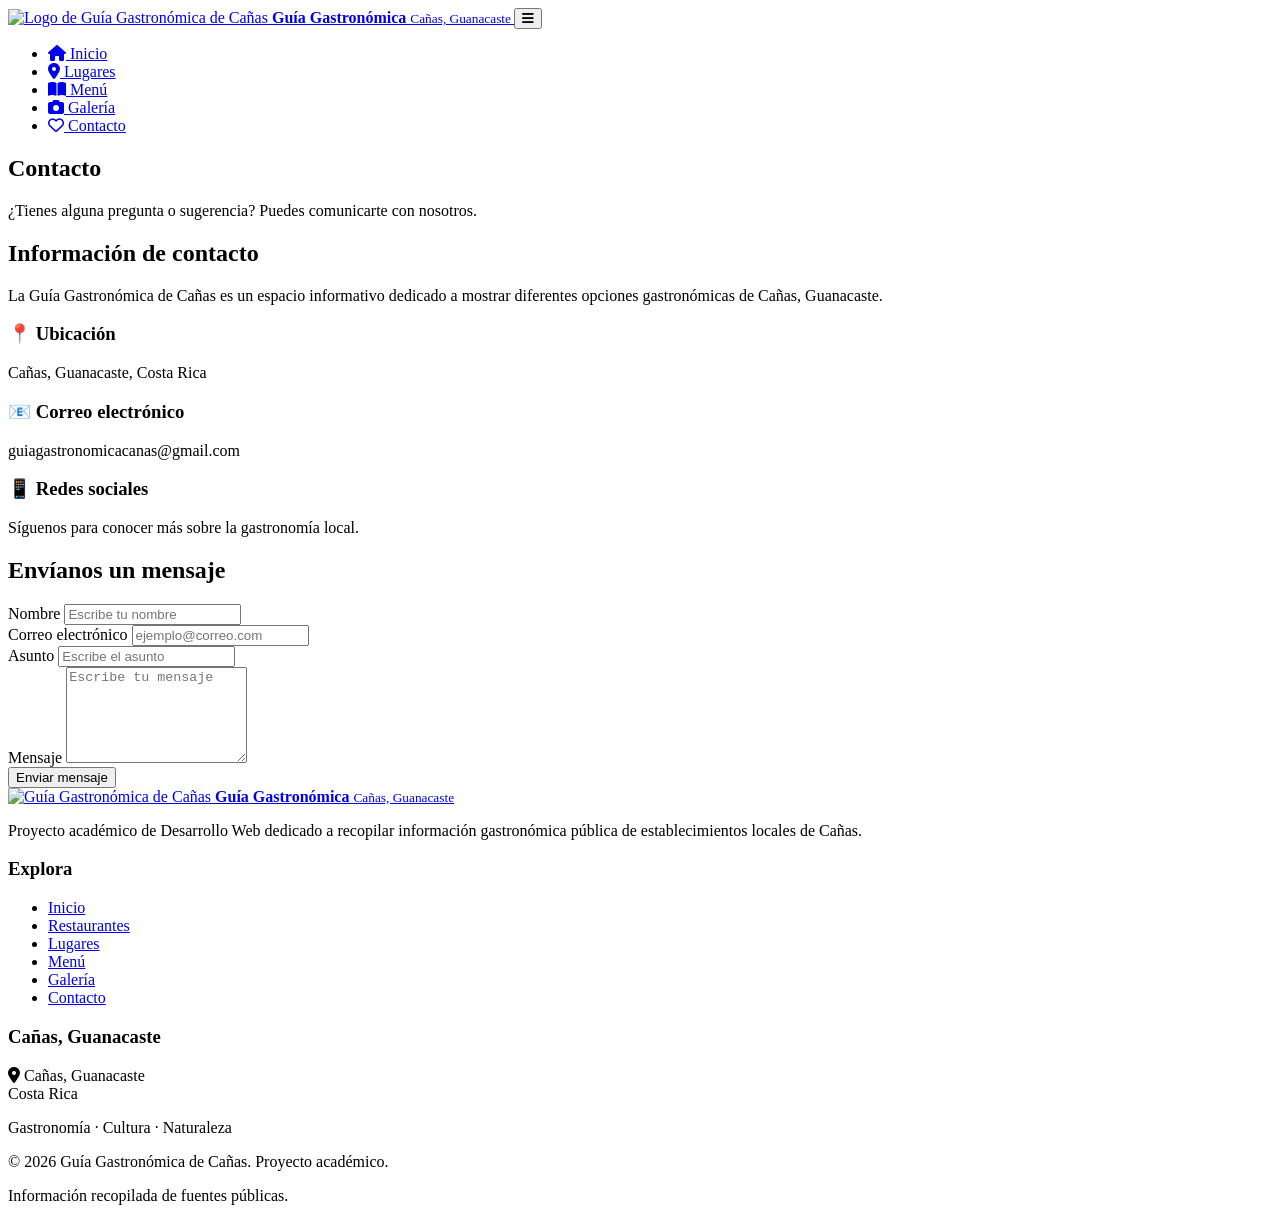
==== contacto.html @ 97cb1743 "Add files via upload" ====
<!DOCTYPE html>
<html lang="es">

<head>

    <meta charset="UTF-8">

    <meta 
        name="viewport" 
        content="width=device-width, initial-scale=1.0"
    >

    <meta 
        name="description" 
        content="Galería gastronómica de Cañas, Guanacaste. Fotografías de restaurantes, comidas y lugares locales."
    >

    <meta 
        name="author" 
        content="Guía Gastronómica de Cañas"
    >

    <title>Galería | Guía Gastronómica de Cañas</title>

    <link rel="preconnect" href="https://fonts.googleapis.com">

    <link 
        rel="preconnect" 
        href="https://fonts.gstatic.com" 
        crossorigin
    >

    <link 
        href="https://fonts.googleapis.com/css2?family=DM+Sans:wght@400;500;600;700&family=Playfair+Display:wght@600;700&display=swap" 
        rel="stylesheet"
    >

    <link rel="stylesheet" href="../css/styles.css">

</head>

<body>

    <!-- ==============================
         ENCABEZADO
    =============================== -->
<!DOCTYPE html>
<html lang="es">

<head>

    <meta charset="UTF-8">

    <meta
        name="viewport"
        content="width=device-width, initial-scale=1.0"
    >

    <meta
        name="description"
        content="Menú de restaurantes y lugares gastronómicos de Cañas, Guanacaste."
    >

    <meta
        name="author"
        content="Guía Gastronómica de Cañas"
    >

    <meta name="theme-color" content="#B65339">

    <title>
        Menú | Guía Gastronómica de Cañas
    </title>


    <!-- =====================================================
         FAVICON
         ===================================================== -->

    <link
        rel="icon"
        type="image/png"
        href="../img/favicon.png"
    >


    <!-- =====================================================
         HOJA DE ESTILOS
         ===================================================== -->

    <link
        rel="stylesheet"
        href="../css/styles.css"
    >


    <!-- =====================================================
         GOOGLE FONTS
         ===================================================== -->

    <link rel="preconnect" href="https://fonts.googleapis.com">

    <link
        rel="preconnect"
        href="https://fonts.gstatic.com"
        crossorigin
    >

    <link
        href="https://fonts.googleapis.com/css2?family=Poppins:wght@400;500;600;700&display=swap"
        rel="stylesheet"
    >


    <!-- =====================================================
         FONT AWESOME
         ===================================================== -->

    <link
        rel="stylesheet"
        href="https://cdnjs.cloudflare.com/ajax/libs/font-awesome/6.5.2/css/all.min.css"
    >

</head>


<body>


    <!-- =====================================================
         HEADER
         ===================================================== -->

    <header class="header">

        <div class="contenedor header-contenido">


            <!-- LOGO -->

            <a
                href="../html/index.html"
                class="logo"
                aria-label="Guía Gastronómica de Cañas - Inicio"
            >

                <img
                    src="../img/logo.png"
                    alt="Logo de Guía Gastronómica de Cañas"
                    class="logo-imagen"
                >

                <span class="logo-texto">

                    <strong>
                        Guía Gastronómica
                    </strong>

                    <small>
                        Cañas, Guanacaste
                    </small>

                </span>

            </a>


            <!-- MENÚ MÓVIL -->

            <button
                class="menu-toggle"
                id="menu-toggle"
                aria-label="Abrir menú de navegación"
                aria-expanded="false"
            >

                <i class="fa-solid fa-bars"></i>

            </button>


            <!-- NAVEGACIÓN -->

            <nav
                class="nav"
                id="nav"
                aria-label="Navegación principal"
            >

                <ul class="nav-lista">

                    <li>

                        <a
                            href="../html/index.html"
                            class="nav-link"
                        >

                            <i class="fa-solid fa-house"></i>

                            Inicio

                        </a>

                    </li>


                    <li>

                        <a
                            href="../html/lugares.html"
                            class="nav-link"
                        >

                            <i class="fa-solid fa-location-dot"></i>

                            Lugares

                        </a>

                    </li>


                    <li>

                        <a
                            href="../html/menu.html"
                            class="nav-link"
                        >

                            <i class="fa-solid fa-book-open"></i>

                            Menú

                        </a>

                    </li>


                    <li>

                        <a
                            href="../html/galeria.html"
                            class="nav-link"
                        >

                            <i class="fa-solid fa-camera"></i>

                            Galería

                        </a>

                    </li>


                    <li>

                        <a
                            href="../html/contacto.html"
                            class="nav-link activo"
                        >

                            <i class="fa-regular fa-heart"></i>

                            Contacto

                        </a>

                    </li>

                </ul>

            </nav>

        </div>

    </header>


    <!-- ============================= -->
    <!-- CONTENIDO PRINCIPAL -->
    <!-- ============================= -->

    <main>

        <!-- HERO -->

        <section class="hero">

            <div class="contenedor">

                <h1>Contacto</h1>

                <p>
                    ¿Tienes alguna pregunta o sugerencia?
                    Puedes comunicarte con nosotros.
                </p>

            </div>

        </section>


        <!-- INFORMACIÓN DE CONTACTO -->

        <section class="contacto">

            <div class="contenedor">

                <div class="contacto-grid">

                    <!-- INFORMACIÓN -->

                    <div class="contacto-info">

                        <h2>Información de contacto</h2>

                        <p>
                            La Guía Gastronómica de Cañas es un espacio
                            informativo dedicado a mostrar diferentes
                            opciones gastronómicas de Cañas, Guanacaste.
                        </p>

                        <div class="contacto-dato">

                            <h3>📍 Ubicación</h3>

                            <p>
                                Cañas, Guanacaste, Costa Rica
                            </p>

                        </div>

                        <div class="contacto-dato">

                            <h3>📧 Correo electrónico</h3>

                            <p>
                                guiagastronomicacanas@gmail.com
                            </p>

                        </div>

                        <div class="contacto-dato">

                            <h3>📱 Redes sociales</h3>

                            <p>
                                Síguenos para conocer más sobre
                                la gastronomía local.
                            </p>

                        </div>

                    </div>


                    <!-- FORMULARIO -->

                    <div class="contacto-formulario">

                        <h2>Envíanos un mensaje</h2>

                        <form id="formulario-contacto">

                            <div class="form-grupo">

                                <label for="nombre">
                                    Nombre
                                </label>

                                <input
                                    type="text"
                                    id="nombre"
                                    name="nombre"
                                    placeholder="Escribe tu nombre"
                                    required
                                >

                            </div>


                            <div class="form-grupo">

                                <label for="correo">
                                    Correo electrónico
                                </label>

                                <input
                                    type="email"
                                    id="correo"
                                    name="correo"
                                    placeholder="ejemplo@correo.com"
                                    required
                                >

                            </div>


                            <div class="form-grupo">

                                <label for="asunto">
                                    Asunto
                                </label>

                                <input
                                    type="text"
                                    id="asunto"
                                    name="asunto"
                                    placeholder="Escribe el asunto"
                                    required
                                >

                            </div>


                            <div class="form-grupo">

                                <label for="mensaje">
                                    Mensaje
                                </label>

                                <textarea
                                    id="mensaje"
                                    name="mensaje"
                                    rows="6"
                                    placeholder="Escribe tu mensaje"
                                    required
                                ></textarea>

                            </div>


                            <button
                                type="submit"
                                class="boton"
                            >
                                Enviar mensaje
                            </button>

                        </form>

                    </div>

                </div>

            </div>

        </section>

    </main>


    <!-- =====================================================
         FOOTER
         ===================================================== -->

    <footer class="footer">


        <div class="contenedor footer-grid">


            <!-- IDENTIDAD -->

            <div class="footer-columna">


                <a 
                    href="../html/index.html" 
                    class="logo logo-footer"
                >

                    <img 
                        src="../img/logo.png"
                        alt="Guía Gastronómica de Cañas"
                        class="logo-imagen"
                    >


                    <span class="logo-texto">

                        <strong>
                            Guía Gastronómica
                        </strong>

                        <small>
                            Cañas, Guanacaste
                        </small>

                    </span>

                </a>


                <p>

                    Proyecto académico de Desarrollo Web dedicado
                    a recopilar información gastronómica pública
                    de establecimientos locales de Cañas.

                </p>

            </div>



            <!-- ENLACES -->

            <div class="footer-columna">


                <h3>

                    Explora

                </h3>


                <ul class="footer-enlaces">


                    <li>
                        <a href="../html/index.html">
                            Inicio
                        </a>
                    </li>


                    <li>
                        <a href="../html/lugares.html">
                            Restaurantes
                        </a>
                    </li>


                    <li>
                        <a href="../html/lugares.html">
                            Lugares
                        </a>
                    </li>


                    <li>
                        <a href="../html/menu.html">
                            Menú
                        </a>
                    </li>


                    <li>
                        <a href="../html/galeria.html">
                            Galería
                        </a>
                    </li>


                    <li>
                        <a href="../html/contacto.html">
                            Contacto
                        </a>
                    </li>

                </ul>

            </div>



            <!-- UBICACIÓN -->

            <div class="footer-columna">


                <h3>

                    Cañas, Guanacaste

                </h3>


                <p class="footer-ubicacion">


                    <i class="fa-solid fa-location-dot"></i>


                    <span>

                        Cañas, Guanacaste<br>
                        Costa Rica

                    </span>

                </p>


                <p class="footer-frase">

                    Gastronomía · Cultura · Naturaleza

                </p>

            </div>

        </div>



        <!-- BARRA INFERIOR -->

        <div class="footer-bottom">


            <div class="contenedor footer-bottom-contenido">


                <p>

                    © 2026 Guía Gastronómica de Cañas.
                    Proyecto académico.

                </p>


                <p>

                    Información recopilada de fuentes públicas.

                </p>

            </div>

        </div>

    </footer>



    <!-- =====================================================
         JAVASCRIPT
         ===================================================== -->

    <script src="../js/script.js"></script>
</body>
</html>
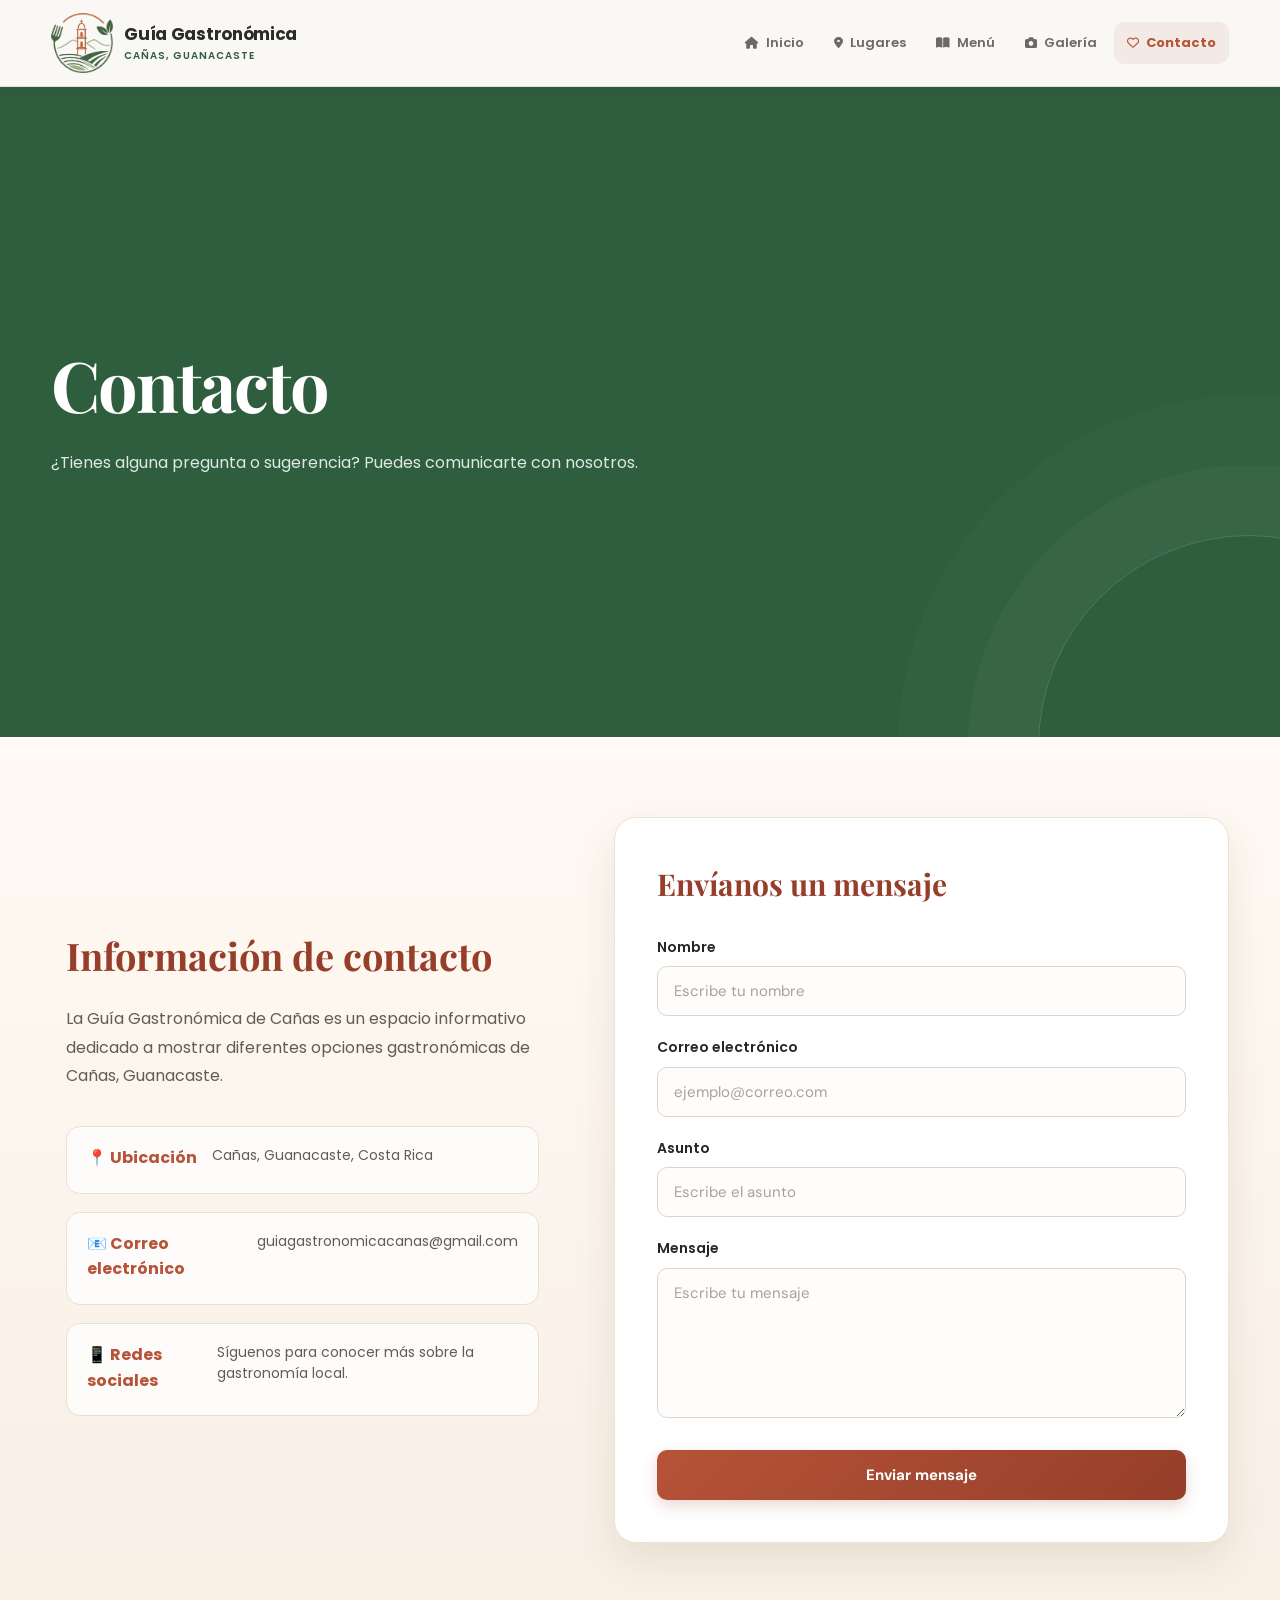
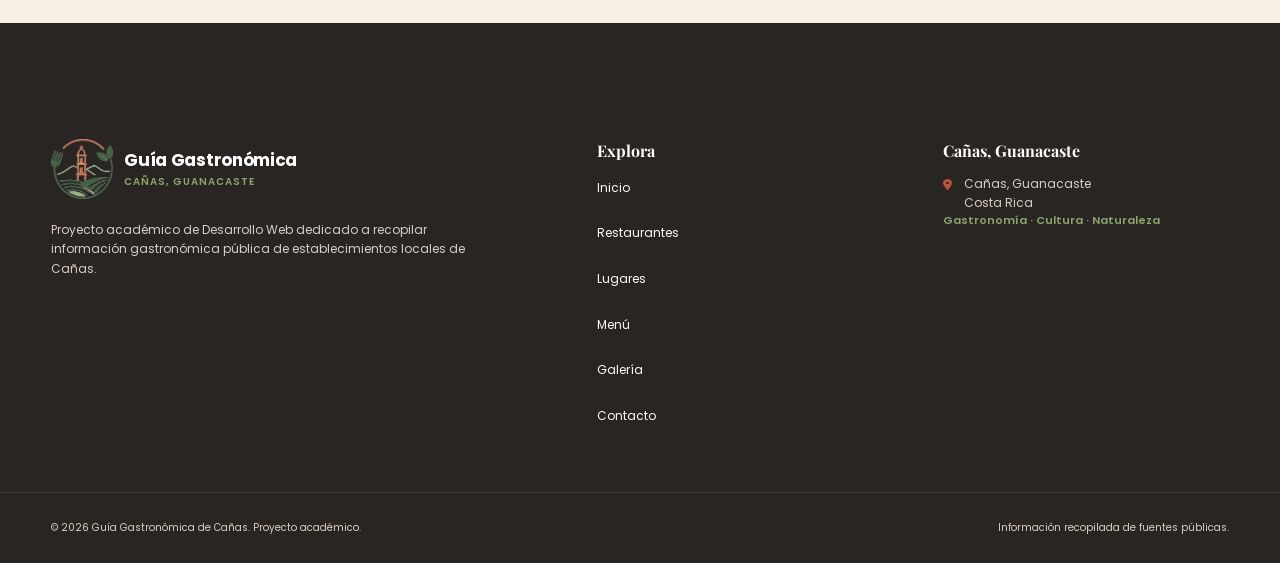
==== commit 5eb85749: "Update file paths in contacto.html" ====
--- a/contacto.html
+++ b/contacto.html
@@ -35,7 +35,7 @@
         rel="stylesheet"
     >
 
-    <link rel="stylesheet" href="../css/styles.css">
+    <link rel="stylesheet" href="styles.css">
 
 </head>
 
@@ -80,7 +80,7 @@
     <link
         rel="icon"
         type="image/png"
-        href="../img/favicon.png"
+        href="favicon.png"
     >
 
 
@@ -90,7 +90,7 @@
 
     <link
         rel="stylesheet"
-        href="../css/styles.css"
+        href="styles.css"
     >
 
 
@@ -139,13 +139,13 @@
             <!-- LOGO -->
 
             <a
-                href="../html/index.html"
+                href="index.html"
                 class="logo"
                 aria-label="Guía Gastronómica de Cañas - Inicio"
             >
 
                 <img
-                    src="../img/logo.png"
+                    src="logo.png"
                     alt="Logo de Guía Gastronómica de Cañas"
                     class="logo-imagen"
                 >
@@ -192,7 +192,7 @@
                     <li>
 
                         <a
-                            href="../html/index.html"
+                            href="index.html"
                             class="nav-link"
                         >
 
@@ -208,7 +208,7 @@
                     <li>
 
                         <a
-                            href="../html/lugares.html"
+                            href="lugares.html"
                             class="nav-link"
                         >
 
@@ -224,7 +224,7 @@
                     <li>
 
                         <a
-                            href="../html/menu.html"
+                            href="menu.html"
                             class="nav-link"
                         >
 
@@ -240,7 +240,7 @@
                     <li>
 
                         <a
-                            href="../html/galeria.html"
+                            href="galeria.html"
                             class="nav-link"
                         >
 
@@ -256,7 +256,7 @@
                     <li>
 
                         <a
-                            href="../html/contacto.html"
+                            href="contacto.html"
                             class="nav-link activo"
                         >
 
@@ -467,12 +467,12 @@
 
 
                 <a 
-                    href="../html/index.html" 
+                    href="index.html" 
                     class="logo logo-footer"
                 >
 
                     <img 
-                        src="../img/logo.png"
+                        src="logo.png"
                         alt="Guía Gastronómica de Cañas"
                         class="logo-imagen"
                     >
@@ -521,42 +521,42 @@
 
 
                     <li>
-                        <a href="../html/index.html">
+                        <a href="index.html">
                             Inicio
                         </a>
                     </li>
 
 
                     <li>
-                        <a href="../html/lugares.html">
+                        <a href="lugares.html">
                             Restaurantes
                         </a>
                     </li>
 
 
                     <li>
-                        <a href="../html/lugares.html">
+                        <a href="lugares.html">
                             Lugares
                         </a>
                     </li>
 
 
                     <li>
-                        <a href="../html/menu.html">
+                        <a href="menu.html">
                             Menú
                         </a>
                     </li>
 
 
                     <li>
-                        <a href="../html/galeria.html">
+                        <a href="galeria.html">
                             Galería
                         </a>
                     </li>
 
 
                     <li>
-                        <a href="../html/contacto.html">
+                        <a href="contacto.html">
                             Contacto
                         </a>
                     </li>
@@ -641,7 +641,7 @@
          JAVASCRIPT
          ===================================================== -->
 
-    <script src="../js/script.js"></script>
+    <script src="script.js"></script>
 </body>
 </html>
 
--- a/styles.css
+++ b/styles.css
@@ -0,0 +1,3534 @@
+/* =========================================================
+   GUÍA GASTRONÓMICA DE CAÑAS
+   SISTEMA VISUAL PRINCIPAL
+   ========================================================= */
+
+
+/* =========================================================
+   1. VARIABLES
+   ========================================================= */
+
+:root {
+
+    /* PALETA OFICIAL */
+
+    --terracota: #B65339;
+    --terracota-oscuro: #963E2A;
+
+    --verde: #2E5E3E;
+    --verde-oscuro: #244B32;
+
+    --verde-oliva: #8CA46B;
+
+    --crema: #F2E6D6;
+    --blanco: #FAF8F4;
+
+    --texto: #2B2B2B;
+    --texto-secundario: #6D6A65;
+
+    --borde: #E3D9CC;
+
+    /* SISTEMA */
+
+    --ancho: 1180px;
+
+    --radio: 18px;
+    --radio-grande: 26px;
+
+    --sombra-suave:
+        0 8px 25px rgba(43, 43, 43, 0.06);
+
+    --sombra:
+        0 12px 35px rgba(43, 43, 43, 0.10);
+
+    --sombra-fuerte:
+        0 18px 45px rgba(43, 43, 43, 0.15);
+
+    --transicion: 0.3s ease;
+
+    --fuente:
+        "Poppins",
+        sans-serif;
+
+}
+
+
+/* =========================================================
+   2. RESET GENERAL
+   ========================================================= */
+
+* {
+
+    margin: 0;
+    padding: 0;
+
+    box-sizing: border-box;
+
+}
+
+html {
+
+    scroll-behavior: smooth;
+
+}
+
+body {
+
+    font-family: var(--fuente);
+
+    background: var(--blanco);
+
+    color: var(--texto);
+
+    line-height: 1.6;
+
+    overflow-x: hidden;
+
+}
+
+img {
+
+    display: block;
+
+    width: 100%;
+
+}
+
+a {
+
+    text-decoration: none;
+
+    color: inherit;
+
+}
+
+ul {
+
+    list-style: none;
+
+}
+
+button {
+
+    font-family: inherit;
+
+}
+
+button,
+a {
+
+    -webkit-tap-highlight-color: transparent;
+
+}
+
+
+/* =========================================================
+   3. CONTENEDOR
+   ========================================================= */
+
+.contenedor {
+
+    width: 92%;
+
+    max-width: var(--ancho);
+
+    margin: 0 auto;
+
+}
+
+
+/* =========================================================
+   4. HEADER
+   ========================================================= */
+
+.header {
+
+    position: sticky;
+
+    top: 0;
+
+    z-index: 1000;
+
+    background: rgba(250, 248, 244, 0.96);
+
+    border-bottom:
+        1px solid rgba(227, 217, 204, 0.8);
+
+    box-shadow:
+        0 3px 18px rgba(43, 43, 43, 0.04);
+
+    backdrop-filter: blur(14px);
+
+    -webkit-backdrop-filter: blur(14px);
+
+}
+
+.header-contenido {
+
+    min-height: 86px;
+
+    display: flex;
+
+    align-items: center;
+
+    justify-content: space-between;
+
+    gap: 30px;
+
+}
+
+
+/* =========================================================
+   5. LOGO
+   ========================================================= */
+
+.logo {
+
+    display: flex;
+
+    align-items: center;
+
+    gap: 11px;
+
+    flex-shrink: 0;
+
+}
+
+.logo-imagen {
+
+    width: 62px;
+
+    height: 62px;
+
+    object-fit: contain;
+
+    flex-shrink: 0;
+
+}
+
+.logo-texto {
+
+    display: flex;
+
+    flex-direction: column;
+
+    line-height: 1.15;
+
+}
+
+.logo-texto strong {
+
+    font-size: 17px;
+
+    font-weight: 700;
+
+    letter-spacing: -0.3px;
+
+    color: var(--texto);
+
+}
+
+.logo-texto small {
+
+    margin-top: 5px;
+
+    color: var(--verde);
+
+    font-size: 10px;
+
+    font-weight: 600;
+
+    letter-spacing: 1px;
+
+    text-transform: uppercase;
+
+}
+
+
+/* =========================================================
+   6. NAVEGACIÓN
+   ========================================================= */
+
+.nav-lista {
+
+    display: flex;
+
+    align-items: center;
+
+    gap: 4px;
+
+}
+
+.nav-link {
+
+    position: relative;
+
+    display: flex;
+
+    align-items: center;
+
+    gap: 7px;
+
+    padding: 11px 13px;
+
+    border-radius: 10px;
+
+    color: var(--texto-secundario);
+
+    font-size: 13px;
+
+    font-weight: 600;
+
+    transition:
+        color var(--transicion),
+        background var(--transicion);
+
+}
+
+.nav-link i {
+
+    font-size: 12px;
+
+    transition:
+        color var(--transicion);
+
+}
+
+.nav-link:hover {
+
+    color: var(--terracota);
+
+    background: rgba(182, 83, 57, 0.06);
+
+}
+
+.nav-link.activo {
+
+    color: var(--terracota);
+
+    background: rgba(182, 83, 57, 0.08);
+
+}
+
+.nav-link.activo i {
+
+    color: var(--terracota);
+
+}
+
+
+/* =========================================================
+   7. MENÚ MÓVIL
+   ========================================================= */
+
+.menu-toggle {
+
+    display: none;
+
+    width: 44px;
+
+    height: 44px;
+
+    align-items: center;
+
+    justify-content: center;
+
+    border:
+        1px solid var(--borde);
+
+    border-radius: 12px;
+
+    background: var(--blanco);
+
+    color: var(--verde);
+
+    font-size: 18px;
+
+    cursor: pointer;
+
+    transition:
+        background var(--transicion),
+        color var(--transicion),
+        border-color var(--transicion);
+
+}
+
+.menu-toggle:hover {
+
+    background: var(--verde);
+
+    color: var(--blanco);
+
+    border-color: var(--verde);
+
+}
+
+
+/* =========================================================
+   8. HERO
+   ========================================================= */
+
+.hero {
+
+    position: relative;
+
+    min-height: 650px;
+
+    display: flex;
+
+    align-items: center;
+
+    overflow: hidden;
+
+    background:
+        var(--verde);
+
+}
+
+
+/* Imagen */
+
+.hero-fondo {
+    position: absolute;
+    inset: 0;
+
+    background:
+        linear-gradient(
+            90deg,
+            rgba(30, 57, 39, 0.93) 0%,
+            rgba(30, 57, 39, 0.78) 42%,
+            rgba(30, 57, 39, 0.35) 75%,
+            rgba(30, 57, 39, 0.12) 100%
+        ),
+
+        url("IMG/Banner1.jpeg")
+        center / cover no-repeat;
+
+    transform: scale(1.02);
+}
+
+/* Textura visual */
+
+.hero::after {
+
+    content: "";
+
+    position: absolute;
+
+    width: 420px;
+
+    height: 420px;
+
+    right: -180px;
+
+    bottom: -220px;
+
+    border:
+        1px solid rgba(255, 255, 255, 0.16);
+
+    border-radius: 50%;
+
+    box-shadow:
+
+        0 0 0 70px rgba(255, 255, 255, 0.025),
+
+        0 0 0 140px rgba(255, 255, 255, 0.018);
+
+}
+
+
+/* Contenido */
+
+.hero-contenido {
+
+    position: relative;
+
+    z-index: 2;
+
+}
+
+.hero-texto {
+
+    max-width: 680px;
+
+    padding: 90px 0;
+
+}
+
+
+/* =========================================================
+   9. ETIQUETA DEL HERO
+   ========================================================= */
+
+.hero-etiqueta {
+
+    display: inline-flex;
+
+    align-items: center;
+
+    gap: 8px;
+
+    margin-bottom: 24px;
+
+    padding: 8px 14px;
+
+    border:
+        1px solid rgba(255, 255, 255, 0.25);
+
+    border-radius: 50px;
+
+    background:
+        rgba(255, 255, 255, 0.08);
+
+    color: #F2E6D6;
+
+    font-size: 12px;
+
+    font-weight: 600;
+
+    backdrop-filter: blur(8px);
+
+}
+
+.hero-etiqueta i {
+
+    color: #FFFFFF;
+
+}
+
+
+/* =========================================================
+   10. TÍTULO DEL HERO
+   ========================================================= */
+
+.hero h1 {
+
+    color: #FFFFFF;
+
+    font-size:
+        clamp(42px, 6vw, 70px);
+
+    font-weight: 700;
+
+    line-height: 1.08;
+
+    letter-spacing: -2px;
+
+}
+
+.hero h1 span {
+
+    display: block;
+
+    color: #D7E0C9;
+
+}
+
+
+/* =========================================================
+   11. TEXTO DEL HERO
+   ========================================================= */
+
+.hero p {
+
+    max-width: 600px;
+
+    margin-top: 25px;
+
+    color:
+        rgba(255, 255, 255, 0.86);
+
+    font-size: 16px;
+
+    line-height: 1.85;
+
+}
+
+
+/* =========================================================
+   12. BOTONES
+   ========================================================= */
+
+.hero-botones {
+
+    display: flex;
+
+    flex-wrap: wrap;
+
+    gap: 12px;
+
+    margin-top: 34px;
+
+}
+
+.btn {
+
+    min-height: 48px;
+
+    display: inline-flex;
+
+    align-items: center;
+
+    justify-content: center;
+
+    gap: 9px;
+
+    padding: 12px 23px;
+
+    border-radius: 50px;
+
+    font-size: 13px;
+
+    font-weight: 700;
+
+    cursor: pointer;
+
+    transition:
+        transform var(--transicion),
+        background var(--transicion),
+        color var(--transicion),
+        box-shadow var(--transicion),
+        border-color var(--transicion);
+
+}
+
+.btn:hover {
+
+    transform: translateY(-2px);
+
+}
+
+
+/* Botón principal */
+
+.btn-principal {
+
+    background: var(--terracota);
+
+    color: #FFFFFF;
+
+    box-shadow:
+        0 9px 24px rgba(182, 83, 57, 0.30);
+
+}
+
+.btn-principal:hover {
+
+    background:
+        var(--terracota-oscuro);
+
+    box-shadow:
+        0 12px 28px rgba(182, 83, 57, 0.36);
+
+}
+
+
+/* Botón secundario */
+
+.btn-secundario {
+
+    border:
+        1px solid rgba(255, 255, 255, 0.48);
+
+    background:
+        rgba(255, 255, 255, 0.08);
+
+    color: #FFFFFF;
+
+    backdrop-filter: blur(7px);
+
+}
+
+.btn-secundario:hover {
+
+    background:
+        rgba(255, 255, 255, 0.18);
+
+    border-color:
+        rgba(255, 255, 255, 0.75);
+
+}
+
+
+/* =========================================================
+   13. SECCIONES
+   ========================================================= */
+
+.seccion {
+
+    padding: 90px 0;
+
+}
+
+.seccion-encabezado {
+
+    display: flex;
+
+    align-items: flex-end;
+
+    justify-content: space-between;
+
+    gap: 30px;
+
+    margin-bottom: 45px;
+
+}
+
+.seccion-encabezado.centrado {
+
+    display: block;
+
+    text-align: center;
+
+}
+
+.etiqueta-seccion {
+
+    display: inline-block;
+
+    margin-bottom: 9px;
+
+    color: var(--terracota);
+
+    font-size: 11px;
+
+    font-weight: 700;
+
+    letter-spacing: 1.6px;
+
+    text-transform: uppercase;
+
+}
+
+.seccion h2 {
+
+    color: var(--texto);
+
+    font-size:
+        clamp(30px, 4vw, 44px);
+
+    font-weight: 700;
+
+    line-height: 1.15;
+
+    letter-spacing: -1px;
+
+}
+
+.seccion-subtitulo {
+
+    max-width: 650px;
+
+    margin: 15px auto 0;
+
+    color: var(--texto-secundario);
+
+    font-size: 14px;
+
+    line-height: 1.8;
+
+}
+
+
+/* =========================================================
+   14. INTRODUCCIÓN
+   ========================================================= */
+
+.introduccion {
+
+    position: relative;
+
+    background: var(--blanco);
+
+}
+
+.introduccion-grid {
+
+    display: grid;
+
+    grid-template-columns:
+        1fr 1fr;
+
+    align-items: center;
+
+    gap: 65px;
+
+}
+
+
+/* Imagen */
+
+.introduccion-imagen {
+
+    position: relative;
+
+    overflow: hidden;
+
+    border-radius: var(--radio-grande);
+
+    background: var(--crema);
+
+    box-shadow: var(--sombra);
+
+}
+
+.introduccion-imagen img {
+
+    height: 460px;
+
+    object-fit: cover;
+
+    transition:
+        transform 0.6s ease;
+
+}
+
+.introduccion-imagen:hover img {
+
+    transform: scale(1.04);
+
+}
+
+
+/* Etiqueta sobre imagen */
+
+.imagen-decoracion {
+
+    position: absolute;
+
+    left: 20px;
+
+    bottom: 20px;
+
+    padding: 8px 14px;
+
+    border-radius: 50px;
+
+    background:
+        rgba(250, 248, 244, 0.94);
+
+    color: var(--verde);
+
+    font-size: 11px;
+
+    font-weight: 700;
+
+    box-shadow:
+        0 5px 18px rgba(0, 0, 0, 0.12);
+
+}
+
+
+/* Texto */
+
+.introduccion-texto {
+
+    max-width: 540px;
+
+}
+
+.introduccion-texto p {
+
+    margin-bottom: 18px;
+
+    color: var(--texto-secundario);
+
+    font-size: 14px;
+
+    line-height: 1.9;
+
+}
+
+
+/* =========================================================
+   15. ENLACE CON FLECHA
+   ========================================================= */
+
+.enlace-flecha {
+
+    display: inline-flex;
+
+    align-items: center;
+
+    gap: 9px;
+
+    margin-top: 10px;
+
+    color: var(--terracota);
+
+    font-size: 13px;
+
+    font-weight: 700;
+
+    transition:
+        gap var(--transicion),
+        color var(--transicion);
+
+}
+
+.enlace-flecha:hover {
+
+    gap: 14px;
+
+    color:
+        var(--terracota-oscuro);
+
+}
+
+
+/* =========================================================
+   16. RESTAURANTES DESTACADOS
+   ========================================================= */
+
+.destacados {
+
+    background: var(--crema);
+
+}
+
+
+/* =========================================================
+   17. VER TODOS
+   ========================================================= */
+
+.ver-todos {
+
+    display: inline-flex;
+
+    align-items: center;
+
+    gap: 8px;
+
+    color: var(--verde);
+
+    font-size: 13px;
+
+    font-weight: 700;
+
+    white-space: nowrap;
+
+    transition:
+        gap var(--transicion),
+        color var(--transicion);
+
+}
+
+.ver-todos:hover {
+
+    gap: 13px;
+
+    color:
+        var(--terracota);
+
+}
+
+
+/* =========================================================
+   18. GRID DE RESTAURANTES
+   ========================================================= */
+
+.restaurantes-grid {
+
+    display: grid;
+
+    grid-template-columns:
+        repeat(3, 1fr);
+
+    gap: 24px;
+
+}
+
+
+/* =========================================================
+   19. TARJETAS
+   ========================================================= */
+
+.restaurante-card {
+
+    position: relative;
+
+    overflow: hidden;
+
+    display: flex;
+
+    flex-direction: column;
+
+    background:
+        var(--blanco);
+
+    border:
+        1px solid var(--borde);
+
+    border-radius:
+        var(--radio);
+
+    box-shadow:
+        var(--sombra-suave);
+
+    transition:
+        transform var(--transicion),
+        box-shadow var(--transicion);
+
+}
+
+.restaurante-card:hover {
+
+    transform:
+        translateY(-7px);
+
+    box-shadow:
+        var(--sombra);
+
+}
+
+
+/* =========================================================
+   20. IMAGEN DE LAS TARJETAS
+   ========================================================= */
+
+.card-imagen {
+
+    position: relative;
+
+    height: 225px;
+
+    overflow: hidden;
+
+    background:
+        var(--crema);
+
+}
+
+.card-imagen img {
+
+    width: 100%;
+
+    height: 100%;
+
+    object-fit: cover;
+
+    transition:
+        transform 0.6s ease;
+
+}
+
+.restaurante-card:hover
+.card-imagen img {
+
+    transform:
+        scale(1.06);
+
+}
+
+
+/* =========================================================
+   21. ETIQUETA DE TARJETA
+   ========================================================= */
+
+.card-etiqueta {
+
+    position: absolute;
+
+    top: 14px;
+
+    left: 14px;
+
+    padding:
+        6px 12px;
+
+    border-radius:
+        50px;
+
+    background:
+        var(--terracota);
+
+    color:
+        #FFFFFF;
+
+    font-size:
+        10px;
+
+    font-weight:
+        700;
+
+    letter-spacing:
+        0.4px;
+
+    text-transform:
+        uppercase;
+
+    box-shadow:
+        0 4px 12px rgba(0, 0, 0, 0.12);
+
+}
+
+
+
+
+
+
+
+/* =========================================================
+   23. CONTENIDO DE TARJETAS
+   ========================================================= */
+
+.card-contenido {
+
+    flex: 1;
+
+    display: flex;
+
+    flex-direction: column;
+
+    padding: 23px;
+
+}
+
+
+/* Tipo */
+
+.card-tipo {
+
+    margin-bottom: 5px;
+
+    color:
+        var(--terracota);
+
+    font-size:
+        10px;
+
+    font-weight:
+        700;
+
+    letter-spacing:
+        1.2px;
+
+}
+
+
+/* Título */
+
+.card-contenido h3 {
+
+    margin-bottom: 9px;
+
+    color:
+        var(--texto);
+
+    font-size:
+        20px;
+
+    font-weight:
+        700;
+
+    line-height:
+        1.35;
+
+}
+
+
+/* Descripción */
+
+.card-descripcion {
+
+    color:
+        var(--texto-secundario);
+
+    font-size:
+        12px;
+
+    line-height:
+        1.75;
+
+}
+
+
+/* =========================================================
+   24. DATOS DE TARJETA
+   ========================================================= */
+
+.card-datos {
+
+    display: flex;
+
+    flex-direction: column;
+
+    gap: 8px;
+
+    margin-top: 18px;
+
+    padding-top: 15px;
+
+    border-top:
+        1px solid var(--borde);
+
+}
+
+.card-datos span {
+
+    display: flex;
+
+    align-items: center;
+
+    gap: 8px;
+
+    color:
+        var(--texto-secundario);
+
+    font-size:
+        11px;
+
+}
+
+.card-datos i {
+
+    width: 16px;
+
+    color:
+        var(--verde);
+
+    text-align:
+        center;
+
+}
+
+
+/* =========================================================
+   25. BOTÓN DE TARJETA
+   ========================================================= */
+
+.card-boton {
+
+    display: flex;
+
+    align-items: center;
+
+    justify-content: space-between;
+
+    gap: 10px;
+
+    margin-top: auto;
+
+    padding-top: 20px;
+
+    color:
+        var(--terracota);
+
+    font-size:
+        12px;
+
+    font-weight:
+        700;
+
+    transition:
+        gap var(--transicion),
+        color var(--transicion);
+
+}
+
+.card-boton:hover {
+
+    gap: 15px;
+
+    color:
+        var(--terracota-oscuro);
+
+}
+
+
+/* =========================================================
+   26. CATEGORÍAS
+   ========================================================= */
+
+.categorias {
+
+    background:
+        var(--blanco);
+
+}
+
+
+/* Grid */
+
+.categorias-grid {
+
+    display: grid;
+
+    grid-template-columns:
+        repeat(4, 1fr);
+
+    gap: 18px;
+
+}
+
+
+/* Tarjeta */
+
+.categoria-card {
+
+    min-height: 145px;
+
+    display: flex;
+
+    flex-direction: column;
+
+    align-items: center;
+
+    justify-content: center;
+
+    gap: 14px;
+
+    padding: 25px;
+
+    border:
+        1px solid var(--borde);
+
+    border-radius:
+        var(--radio);
+
+    background:
+        var(--blanco);
+
+    color:
+        var(--verde);
+
+    box-shadow:
+        var(--sombra-suave);
+
+    transition:
+        transform var(--transicion),
+        background var(--transicion),
+        color var(--transicion),
+        border-color var(--transicion),
+        box-shadow var(--transicion);
+
+}
+
+.categoria-card i {
+
+    width: 52px;
+
+    height: 52px;
+
+    display: flex;
+
+    align-items: center;
+
+    justify-content: center;
+
+    border-radius: 50%;
+
+    background:
+        rgba(46, 94, 62, 0.09);
+
+    color:
+        var(--verde);
+
+    font-size:
+        20px;
+
+    transition:
+        background var(--transicion),
+        color var(--transicion);
+
+}
+
+.categoria-card span {
+
+    font-size:
+        12px;
+
+    font-weight:
+        700;
+
+}
+
+.categoria-card:hover {
+
+    transform:
+        translateY(-5px);
+
+    border-color:
+        var(--verde-oliva);
+
+    background:
+        var(--verde);
+
+    color:
+        #FFFFFF;
+
+    box-shadow:
+        var(--sombra);
+
+}
+
+.categoria-card:hover i {
+
+    background:
+        rgba(255, 255, 255, 0.15);
+
+    color:
+        #FFFFFF;
+
+}
+
+
+/* =========================================================
+   27. LLAMADO A LA ACCIÓN
+   ========================================================= */
+
+.llamada-accion {
+
+    position: relative;
+
+    overflow: hidden;
+
+    background:
+        var(--terracota);
+
+    color:
+        #FFFFFF;
+
+}
+
+
+/* Decoración circular */
+
+.llamada-accion::before {
+
+    content: "";
+
+    position: absolute;
+
+    width: 430px;
+
+    height: 430px;
+
+    right: -180px;
+
+    top: -240px;
+
+    border:
+        1px solid rgba(255, 255, 255, 0.16);
+
+    border-radius: 50%;
+
+    box-shadow:
+
+        0 0 0 65px rgba(255, 255, 255, 0.025),
+
+        0 0 0 130px rgba(255, 255, 255, 0.02);
+
+}
+
+
+/* Segunda decoración */
+
+.llamada-accion::after {
+
+    content: "";
+
+    position: absolute;
+
+    width: 220px;
+
+    height: 220px;
+
+    left: -130px;
+
+    bottom: -150px;
+
+    border:
+        1px solid rgba(255, 255, 255, 0.12);
+
+    border-radius: 50%;
+
+}
+
+
+/* Contenido */
+
+.llamada-contenido {
+
+    position: relative;
+
+    z-index: 2;
+
+    min-height:
+        320px;
+
+    display: flex;
+
+    align-items: center;
+
+    justify-content: space-between;
+
+    gap: 50px;
+
+}
+
+.llamada-contenido .etiqueta-seccion {
+
+    color:
+        var(--crema);
+
+}
+
+.llamada-contenido h2 {
+
+    max-width:
+        680px;
+
+    color:
+        #FFFFFF;
+
+    font-size:
+        clamp(30px, 4vw, 44px);
+
+    font-weight:
+        700;
+
+    line-height:
+        1.2;
+
+    letter-spacing:
+        -1px;
+
+}
+
+.llamada-contenido p {
+
+    max-width:
+        620px;
+
+    margin-top:
+        14px;
+
+    color:
+        rgba(255, 255, 255, 0.82);
+
+    font-size:
+        13px;
+
+    line-height:
+        1.8;
+
+}
+
+
+/* =========================================================
+   28. BOTÓN BLANCO
+   ========================================================= */
+
+.btn-blanco {
+
+    flex-shrink:
+        0;
+
+    background:
+        var(--blanco);
+
+    color:
+        var(--terracota);
+
+    box-shadow:
+        0 9px 25px rgba(0, 0, 0, 0.14);
+
+}
+
+.btn-blanco:hover {
+
+    background:
+        var(--crema);
+
+    color:
+        var(--terracota-oscuro);
+
+}
+
+
+/* =========================================================
+   29. FOOTER
+   ========================================================= */
+
+.footer {
+
+    background:
+        var(--verde-oscuro);
+
+    color:
+        #FFFFFF;
+
+}
+
+
+/* Grid */
+
+.footer-grid {
+
+    display: grid;
+
+    grid-template-columns:
+        1.7fr 1fr 1fr;
+
+    gap:
+        60px;
+
+    padding:
+        65px 0;
+
+}
+
+
+/* Logo */
+
+.logo-footer {
+
+    margin-bottom:
+        20px;
+
+}
+
+.logo-footer .logo-imagen {
+
+    width:
+        62px;
+
+    height:
+        62px;
+
+}
+
+.logo-footer .logo-texto strong {
+
+    color:
+        #FFFFFF;
+
+}
+
+.logo-footer .logo-texto small {
+
+    color:
+        var(--verde-oliva);
+
+}
+
+
+/* Texto */
+
+.footer-columna > p {
+
+    max-width:
+        390px;
+
+    color:
+        rgba(255, 255, 255, 0.68);
+
+    font-size:
+        12px;
+
+    line-height:
+        1.85;
+
+}
+
+
+/* Títulos */
+
+.footer-columna h3 {
+
+    margin-bottom:
+        18px;
+
+    color:
+        #FFFFFF;
+
+    font-size:
+        16px;
+
+    font-weight:
+        700;
+
+}
+
+
+/* Enlaces */
+
+.footer-enlaces {
+
+    display:
+        flex;
+
+    flex-direction:
+        column;
+
+    gap:
+        9px;
+
+}
+
+.footer-enlaces a {
+
+    display:
+        inline-block;
+
+    color:
+        rgba(255, 255, 255, 0.65);
+
+    font-size:
+        12px;
+
+    transition:
+        color var(--transicion),
+        padding-left var(--transicion);
+
+}
+
+.footer-enlaces a:hover {
+
+    padding-left:
+        4px;
+
+    color:
+        #FFFFFF;
+
+}
+
+
+/* =========================================================
+   30. UBICACIÓN DEL FOOTER
+   ========================================================= */
+
+.footer-ubicacion {
+
+    display:
+        flex;
+
+    align-items:
+        flex-start;
+
+    gap:
+        12px;
+
+}
+
+.footer-ubicacion i {
+
+    margin-top:
+        5px;
+
+    color:
+        var(--terracota);
+
+}
+
+.footer-frase {
+
+    margin-top:
+        16px;
+
+    color:
+        var(--verde-oliva) !important;
+
+    font-size:
+        11px !important;
+
+    font-weight:
+        600;
+
+}
+
+
+/* =========================================================
+   31. FOOTER INFERIOR
+   ========================================================= */
+
+.footer-bottom {
+
+    border-top:
+        1px solid rgba(255, 255, 255, 0.10);
+
+}
+
+.footer-bottom-contenido {
+
+    min-height:
+        70px;
+
+    display:
+        flex;
+
+    align-items:
+        center;
+
+    justify-content:
+        space-between;
+
+    gap:
+        20px;
+
+}
+
+.footer-bottom p {
+
+    color:
+        rgba(255, 255, 255, 0.45);
+
+    font-size:
+        10px;
+
+}
+
+
+/* =========================================================
+   32. RESPONSIVE - TABLET
+   ========================================================= */
+
+@media (max-width: 1050px) {
+
+    .nav-link {
+
+        padding:
+            10px 9px;
+
+        font-size:
+            12px;
+
+    }
+
+    .nav-link i {
+
+        display:
+            none;
+
+    }
+
+    .restaurantes-grid {
+
+        grid-template-columns:
+            repeat(2, 1fr);
+
+    }
+
+}
+
+
+/* =========================================================
+   33. RESPONSIVE - TABLET PEQUEÑA
+   ========================================================= */
+
+@media (max-width: 950px) {
+
+    /* HEADER */
+
+    .menu-toggle {
+
+        display:
+            flex;
+
+    }
+
+    .nav {
+
+        position:
+            absolute;
+
+        top:
+            86px;
+
+        left:
+            0;
+
+        right:
+            0;
+
+        display:
+            none;
+
+        padding:
+            15px 4% 20px;
+
+        background:
+            var(--blanco);
+
+        border-bottom:
+            1px solid var(--borde);
+
+        box-shadow:
+            var(--sombra);
+
+    }
+
+    .nav.mostrar {
+
+        display:
+            block;
+
+    }
+
+    .nav-lista {
+
+        flex-direction:
+            column;
+
+        align-items:
+            stretch;
+
+        gap:
+            3px;
+
+    }
+
+    .nav-link {
+
+        padding:
+            13px 15px;
+
+        border-radius:
+            10px;
+
+    }
+
+    .nav-link i {
+
+        display:
+            inline-block;
+
+        width:
+            18px;
+
+    }
+
+    .nav-link:hover,
+    .nav-link.activo {
+
+        background:
+            rgba(182, 83, 57, 0.07);
+
+    }
+
+
+    /* HERO */
+
+    .hero {
+
+        min-height:
+            570px;
+
+    }
+
+
+    /* INTRODUCCIÓN */
+
+    .introduccion-grid {
+
+        gap:
+            40px;
+
+    }
+
+
+    /* CATEGORÍAS */
+
+    .categorias-grid {
+
+        grid-template-columns:
+            repeat(2, 1fr);
+
+    }
+
+
+    /* FOOTER */
+
+    .footer-grid {
+
+        grid-template-columns:
+            1.5fr 1fr;
+
+    }
+
+}
+
+
+/* =========================================================
+   34. RESPONSIVE - MÓVIL
+   ========================================================= */
+
+@media (max-width: 680px) {
+
+    .contenedor {
+
+        width:
+            90%;
+
+    }
+
+
+    /* HEADER */
+
+    .header-contenido {
+
+        min-height:
+            74px;
+
+    }
+
+    .logo-imagen {
+
+        width:
+            52px;
+
+        height:
+            52px;
+
+    }
+
+    .logo-texto strong {
+
+        font-size:
+            15px;
+
+    }
+
+    .logo-texto small {
+
+        font-size:
+            8px;
+
+        letter-spacing:
+            0.7px;
+
+    }
+
+    .nav {
+
+        top:
+            74px;
+
+    }
+
+
+    /* HERO */
+
+    .hero {
+
+        min-height:
+            650px;
+
+    }
+
+    .hero-fondo {
+
+        background:
+
+            linear-gradient(
+                180deg,
+                rgba(30, 57, 39, 0.50) 0%,
+                rgba(30, 57, 39, 0.93) 72%
+            ),
+
+            url("IMG/Bastos_inicio.avif")
+            center / cover no-repeat;
+
+    }
+
+    .hero-texto {
+
+        padding:
+            65px 0;
+
+    }
+
+    .hero-etiqueta {
+
+        font-size:
+            10px;
+
+    }
+
+    .hero h1 {
+
+        font-size:
+            42px;
+
+        letter-spacing:
+            -1.2px;
+
+    }
+
+    .hero p {
+
+        font-size:
+            14px;
+
+        line-height:
+            1.75;
+
+    }
+
+    .hero-botones {
+
+        flex-direction:
+            column;
+
+    }
+
+    .hero-botones .btn {
+
+        width:
+            100%;
+
+    }
+
+
+    /* SECCIONES */
+
+    .seccion {
+
+        padding:
+            70px 0;
+
+    }
+
+    .seccion-encabezado {
+
+        align-items:
+            flex-start;
+
+        flex-direction:
+            column;
+
+        gap:
+            15px;
+
+        margin-bottom:
+            32px;
+
+    }
+
+    .seccion-encabezado.centrado {
+
+        align-items:
+            center;
+
+    }
+
+    .seccion h2 {
+
+        font-size:
+            31px;
+
+    }
+
+
+    /* INTRODUCCIÓN */
+
+    .introduccion-grid {
+
+        grid-template-columns:
+            1fr;
+
+        gap:
+            35px;
+
+    }
+
+    .introduccion-imagen img {
+
+        height:
+            330px;
+
+    }
+
+    .introduccion-texto {
+
+        max-width:
+            none;
+
+    }
+
+
+    /* RESTAURANTES */
+
+    .restaurantes-grid {
+
+        grid-template-columns:
+            1fr;
+
+    }
+
+    .card-imagen {
+
+        height:
+            220px;
+
+    }
+
+
+    /* CATEGORÍAS */
+
+    .categorias-grid {
+
+        grid-template-columns:
+            repeat(2, 1fr);
+
+        gap:
+            12px;
+
+    }
+
+    .categoria-card {
+
+        min-height:
+            125px;
+
+        padding:
+            18px;
+
+    }
+
+
+    /* CTA */
+
+    .llamada-contenido {
+
+        min-height:
+            auto;
+
+        padding:
+            70px 0;
+
+        align-items:
+            flex-start;
+
+        flex-direction:
+            column;
+
+        gap:
+            30px;
+
+    }
+
+    .llamada-contenido .btn {
+
+        width:
+            auto;
+
+    }
+
+
+    /* FOOTER */
+
+    .footer-grid {
+
+        grid-template-columns:
+            1fr;
+
+        gap:
+            40px;
+
+        padding:
+            55px 0;
+
+    }
+
+    .footer-bottom-contenido {
+
+        min-height:
+            auto;
+
+        padding:
+            20px 0;
+
+        align-items:
+            flex-start;
+
+        flex-direction:
+            column;
+
+        gap:
+            8px;
+
+    }
+
+}
+
+
+/* =========================================================
+   35. MÓVILES PEQUEÑOS
+   ========================================================= */
+
+@media (max-width: 420px) {
+
+    .logo-texto small {
+
+        display:
+            none;
+
+    }
+
+    .logo-imagen {
+
+        width:
+            48px;
+
+        height:
+            48px;
+
+    }
+
+    .hero h1 {
+
+        font-size:
+            37px;
+
+    }
+
+    .hero-etiqueta {
+
+        font-size:
+            9px;
+
+    }
+
+    .seccion h2 {
+
+        font-size:
+            29px;
+
+    }
+
+    .introduccion-imagen img {
+
+        height:
+            280px;
+
+    }
+
+    .card-contenido {
+
+        padding:
+            20px;
+
+    }
+
+    .categorias-grid {
+
+        grid-template-columns:
+            1fr;
+
+    }
+
+    .categoria-card {
+
+        min-height:
+            105px;
+
+        flex-direction:
+            row;
+
+        justify-content:
+            flex-start;
+
+    }
+
+}
+
+
+/* =========================================================
+   36. ACCESIBILIDAD
+   ========================================================= */
+
+:focus-visible {
+
+    outline:
+        3px solid var(--verde-oliva);
+
+    outline-offset:
+        3px;
+
+}
+
+
+/* =========================================================
+   37. SELECCIÓN DE TEXTO
+   ========================================================= */
+
+::selection {
+
+    background:
+        var(--terracota);
+
+    color:
+        #FFFFFF;
+
+}
+
+
+/* =========================================
+   PÁGINA DE LUGARES
+   ========================================= */
+
+/* Introducción */
+.lugares-intro {
+    padding: 80px 20px 50px;
+    text-align: center;
+    background: #fffaf4;
+}
+
+.lugares-intro .contenedor {
+    max-width: 850px;
+    margin: 0 auto;
+}
+
+.lugares-intro h1 {
+    margin: 10px 0 20px;
+    font-family: "Playfair Display", serif;
+    font-size: 3rem;
+    color: #292522;
+}
+
+.lugares-intro p:not(.etiqueta) {
+    max-width: 700px;
+    margin: 0 auto;
+    font-family: "DM Sans", sans-serif;
+    font-size: 1.05rem;
+    line-height: 1.7;
+    color: #625b55;
+}
+
+.etiqueta {
+    margin: 0;
+    font-family: "DM Sans", sans-serif;
+    font-size: 0.85rem;
+    font-weight: 700;
+    letter-spacing: 2px;
+    color: #b65338;
+}
+
+
+/* Sección de lugares */
+.lugares-seccion {
+    padding: 60px 20px 90px;
+    background: #f5ede3;
+}
+
+
+/* Grid */
+.lugares-grid {
+    display: grid;
+    grid-template-columns: repeat(3, 1fr);
+    gap: 30px;
+    max-width: 1200px;
+    margin: 0 auto;
+}
+
+
+/* Tarjeta */
+.lugar-card {
+    overflow: hidden;
+    background: #fffaf4;
+    border-radius: 18px;
+    box-shadow: 0 8px 25px rgba(41, 37, 34, 0.08);
+    transition: transform 0.3s ease, box-shadow 0.3s ease;
+}
+
+.lugar-card:hover {
+    transform: translateY(-6px);
+    box-shadow: 0 14px 35px rgba(41, 37, 34, 0.14);
+}
+
+
+/* Imagen */
+.lugar-imagen {
+    width: 100%;
+    height: 250px;
+    overflow: hidden;
+}
+
+.lugar-imagen img {
+    width: 100%;
+    height: 100%;
+    object-fit: cover;
+    display: block;
+    transition: transform 0.4s ease;
+}
+
+.lugar-card:hover .lugar-imagen img {
+    transform: scale(1.05);
+}
+
+
+/* Información */
+.lugar-info {
+    padding: 25px;
+}
+
+.lugar-tipo {
+    display: inline-block;
+    margin-bottom: 8px;
+    font-family: "DM Sans", sans-serif;
+    font-size: 0.78rem;
+    font-weight: 700;
+    letter-spacing: 1px;
+    text-transform: uppercase;
+    color: #b65338;
+}
+
+.lugar-info h2 {
+    margin: 0 0 14px;
+    font-family: "Playfair Display", serif;
+    font-size: 1.7rem;
+    color: #292522;
+}
+
+.lugar-descripcion {
+    margin: 0 0 20px;
+    font-family: "DM Sans", sans-serif;
+    font-size: 0.95rem;
+    line-height: 1.6;
+    color: #625b55;
+}
+
+
+/* Datos */
+.lugar-datos {
+    margin-bottom: 22px;
+    padding-top: 15px;
+    border-top: 1px solid #eadfd4;
+}
+
+.lugar-datos p {
+    margin: 8px 0;
+    font-family: "DM Sans", sans-serif;
+    font-size: 0.88rem;
+    color: #625b55;
+}
+
+.lugar-datos strong {
+    color: #292522;
+}
+
+
+/* Botón */
+.btn-lugar {
+    display: inline-block;
+    padding: 12px 20px;
+    border-radius: 8px;
+    background: #b65338;
+    color: #fffaf4;
+    font-family: "DM Sans", sans-serif;
+    font-size: 0.9rem;
+    font-weight: 600;
+    text-decoration: none;
+    transition: background 0.3s ease, transform 0.3s ease;
+}
+
+.btn-lugar:hover {
+    background: #963e2a;
+    transform: translateY(-2px);
+}
+
+
+/* =========================================
+   RESPONSIVE
+   ========================================= */
+
+@media (max-width: 900px) {
+
+    .lugares-grid {
+        grid-template-columns: repeat(2, 1fr);
+    }
+
+    .lugares-intro h1 {
+        font-size: 2.5rem;
+    }
+}
+
+
+@media (max-width: 600px) {
+
+    .lugares-intro {
+        padding: 60px 20px 40px;
+    }
+
+    .lugares-intro h1 {
+        font-size: 2.1rem;
+    }
+
+    .lugares-grid {
+        grid-template-columns: 1fr;
+        gap: 25px;
+    }
+
+    .lugar-imagen {
+        height: 220px;
+    }
+
+    .lugares-seccion {
+        padding: 40px 20px 60px;
+    }
+}
+.lugar-card,
+.restaurante-card,
+.categoria-card {
+    opacity: 0;
+    transform: translateY(20px);
+    transition: opacity 0.5s ease, transform 0.5s ease;
+}
+
+.lugar-card.visible,
+.restaurante-card.visible,
+.categoria-card.visible {
+    opacity: 1;
+    transform: translateY(0);
+}
+
+/* ========================================
+   MENÚ GASTRONÓMICO
+======================================== */
+
+.hero-menu {
+    text-align: center;
+    padding: 90px 20px;
+    background: linear-gradient(
+        rgba(41, 37, 34, 0.72),
+        rgba(41, 37, 34, 0.72)
+    ),
+    url("IMG/Banner.png") center/cover no-repeat;
+    color: #fffaf4;
+}
+
+.hero-menu .hero-etiqueta {
+    color: #d99a45;
+    font-size: 0.85rem;
+    font-weight: 700;
+    letter-spacing: 2px;
+    margin-bottom: 15px;
+}
+
+.hero-menu h1 {
+    font-family: "Playfair Display", serif;
+    font-size: clamp(2.5rem, 6vw, 4.5rem);
+    margin: 0 0 20px;
+}
+
+.hero-menu p:last-child {
+    max-width: 700px;
+    margin: 0 auto;
+    font-size: 1.05rem;
+    line-height: 1.8;
+}
+
+
+/* ========================================
+   SECCIONES DEL MENÚ
+======================================== */
+
+.seccion-menu {
+    padding: 80px 20px;
+    background-color: #fffaf4;
+}
+
+.seccion-alterna {
+    background-color: #f5ede3;
+}
+
+.titulo-seccion {
+    max-width: 750px;
+    margin: 0 auto 45px;
+    text-align: center;
+}
+
+.etiqueta-seccion {
+    display: inline-block;
+    margin-bottom: 10px;
+    color: #b65338;
+    font-size: 0.8rem;
+    font-weight: 700;
+    letter-spacing: 2px;
+}
+
+.titulo-seccion h2 {
+    margin: 0 0 15px;
+    color: #292522;
+    font-family: "Playfair Display", serif;
+    font-size: clamp(2rem, 4vw, 3rem);
+}
+
+.titulo-seccion p {
+    margin: 0;
+    color: #665e58;
+    line-height: 1.7;
+}
+
+
+/* ========================================
+   TARJETAS DEL MENÚ
+======================================== */
+
+.menu-grid {
+    display: grid;
+    grid-template-columns: repeat(3, 1fr);
+    gap: 28px;
+    max-width: 1150px;
+    margin: 0 auto;
+}
+
+.menu-card {
+    overflow: hidden;
+    background-color: #ffffff;
+    border-radius: 18px;
+    box-shadow: 0 8px 25px rgba(41, 37, 34, 0.10);
+    transition: transform 0.3s ease, box-shadow 0.3s ease;
+}
+
+.menu-card:hover {
+    transform: translateY(-7px);
+    box-shadow: 0 14px 35px rgba(41, 37, 34, 0.16);
+}
+
+
+/* ========================================
+   IMÁGENES
+======================================== */
+
+.menu-imagen {
+    width: 100%;
+    height: 230px;
+    overflow: hidden;
+}
+
+.menu-imagen img {
+    width: 100%;
+    height: 100%;
+    object-fit: cover;
+    display: block;
+    transition: transform 0.4s ease;
+}
+
+.menu-card:hover .menu-imagen img {
+    transform: scale(1.05);
+}
+
+
+/* ========================================
+   INFORMACIÓN DE LA TARJETA
+======================================== */
+
+.menu-info {
+    padding: 25px;
+}
+
+.menu-info h3 {
+    margin: 0 0 10px;
+    color: #292522;
+    font-family: "Playfair Display", serif;
+    font-size: 1.35rem;
+}
+
+.menu-info p {
+    margin: 0 0 20px;
+    color: #665e58;
+    font-size: 0.95rem;
+    line-height: 1.7;
+}
+
+.precio {
+    display: inline-block;
+    padding: 7px 12px;
+    border-radius: 20px;
+    background-color: #f5ede3;
+    color: #963e2a;
+    font-size: 0.85rem;
+    font-weight: 700;
+}
+
+
+/* ========================================
+   INFORMACIÓN FINAL
+======================================== */
+
+.seccion-informacion {
+    padding: 65px 20px;
+    background-color: #292522;
+    color: #fffaf4;
+}
+
+.informacion-contenido {
+    display: grid;
+    grid-template-columns: 1fr 1fr;
+    align-items: center;
+    gap: 60px;
+    max-width: 1100px;
+}
+
+.informacion-contenido .etiqueta-seccion {
+    color: #d99a45;
+}
+
+.informacion-contenido h2 {
+    margin: 0;
+    font-family: "Playfair Display", serif;
+    font-size: clamp(1.8rem, 4vw, 2.8rem);
+}
+
+.informacion-contenido p {
+    margin: 0;
+    color: #e8ded5;
+    line-height: 1.8;
+}
+
+
+/* ========================================
+   NAVEGACIÓN ACTIVA
+======================================== */
+
+.nav-lista a.activo {
+    color: #b65338;
+    font-weight: 700;
+}
+
+
+/* ========================================
+   FOOTER
+======================================== */
+
+.footer {
+    background-color: #292522;
+    color: #fffaf4;
+    padding-top: 50px;
+}
+
+.footer-contenido {
+    display: flex;
+    justify-content: space-between;
+    gap: 40px;
+    padding: 0 20px 40px;
+}
+
+.footer h3 {
+    margin: 0 0 10px;
+    font-family: "Playfair Display", serif;
+}
+
+.footer p {
+    max-width: 450px;
+    margin: 0;
+    color: #d8cec5;
+    line-height: 1.6;
+}
+
+.footer-enlaces {
+    display: flex;
+    flex-wrap: wrap;
+    gap: 20px;
+    align-content: flex-start;
+}
+
+.footer-enlaces a {
+    color: #fffaf4;
+    text-decoration: none;
+    transition: color 0.2s ease;
+}
+
+.footer-enlaces a:hover {
+    color: #d99a45;
+}
+
+.footer-copy {
+    padding: 20px;
+    border-top: 1px solid rgba(255, 250, 244, 0.15);
+    text-align: center;
+}
+
+.footer-copy p {
+    max-width: none;
+    font-size: 0.85rem;
+}
+
+
+/* ========================================
+   RESPONSIVE
+======================================== */
+
+@media (max-width: 900px) {
+
+    .menu-grid {
+        grid-template-columns: repeat(2, 1fr);
+    }
+
+    .informacion-contenido {
+        grid-template-columns: 1fr;
+        gap: 25px;
+    }
+
+    .footer-contenido {
+        flex-direction: column;
+    }
+
+}
+
+
+@media (max-width: 650px) {
+
+    .hero-menu {
+        padding: 70px 20px;
+    }
+
+    .seccion-menu {
+        padding: 60px 15px;
+    }
+
+    .menu-grid {
+        grid-template-columns: 1fr;
+        max-width: 450px;
+    }
+
+    .menu-imagen {
+        height: 240px;
+    }
+
+    .informacion-contenido {
+        padding: 0 10px;
+    }
+
+    .footer-contenido {
+        padding: 0 20px 35px;
+    }
+
+    .footer-enlaces {
+        flex-direction: column;
+        gap: 12px;
+    }
+
+}
+
+/* ========================================
+   PÁGINA DE CONTACTO
+======================================== */
+
+.contacto {
+    padding: 80px 0;
+    background: linear-gradient(
+        180deg,
+        #fffaf4 0%,
+        #f8efe5 100%
+    );
+}
+
+.contacto-grid {
+    display: grid;
+    grid-template-columns: 0.9fr 1.1fr;
+    gap: 60px;
+    align-items: center;
+}
+
+
+/* ========================================
+   INFORMACIÓN
+======================================== */
+
+.contacto-info {
+    padding: 15px;
+}
+
+.contacto-info h2 {
+    font-family: "Playfair Display", serif;
+    font-size: 38px;
+    color: #963e2a;
+    margin: 0 0 18px;
+}
+
+.contacto-info > p {
+    color: #625b56;
+    font-size: 16px;
+    line-height: 1.8;
+    max-width: 500px;
+    margin-bottom: 35px;
+}
+
+
+/* ========================================
+   DATOS DE CONTACTO
+======================================== */
+
+.contacto-dato {
+    display: flex;
+    align-items: flex-start;
+    gap: 15px;
+    margin-bottom: 18px;
+    padding: 18px 20px;
+    background-color: rgba(255, 255, 255, 0.75);
+    border: 1px solid #eadfd4;
+    border-radius: 14px;
+    transition: transform 0.3s ease,
+                box-shadow 0.3s ease;
+}
+
+.contacto-dato:hover {
+    transform: translateY(-3px);
+    box-shadow: 0 8px 20px rgba(70, 45, 30, 0.08);
+}
+
+.contacto-dato h3 {
+    color: #b65338;
+    font-size: 16px;
+    margin: 0 0 4px;
+}
+
+.contacto-dato p {
+    color: #625b56;
+    font-size: 14px;
+    line-height: 1.5;
+    margin: 0;
+}
+
+
+/* ========================================
+   FORMULARIO
+======================================== */
+
+.contacto-formulario {
+    background-color: #ffffff;
+    padding: 42px;
+    border-radius: 22px;
+    border: 1px solid #eee1d5;
+    box-shadow:
+        0 15px 40px rgba(70, 45, 30, 0.10);
+}
+
+.contacto-formulario h2 {
+    font-family: "Playfair Display", serif;
+    font-size: 30px;
+    color: #963e2a;
+    margin: 0 0 28px;
+}
+
+
+/* ========================================
+   CAMPOS
+======================================== */
+
+.form-grupo {
+    margin-bottom: 20px;
+}
+
+.form-grupo label {
+    display: block;
+    color: #292522;
+    font-size: 14px;
+    font-weight: 600;
+    margin-bottom: 8px;
+}
+
+.form-grupo input,
+.form-grupo textarea {
+    width: 100%;
+    box-sizing: border-box;
+    padding: 14px 16px;
+    border: 1px solid #ded4cb;
+    border-radius: 10px;
+    background-color: #fffdfb;
+    color: #292522;
+    font-family: "DM Sans", sans-serif;
+    font-size: 15px;
+
+    transition:
+        border-color 0.3s ease,
+        box-shadow 0.3s ease,
+        background-color 0.3s ease;
+}
+
+.form-grupo input {
+    height: 50px;
+}
+
+.form-grupo textarea {
+    min-height: 135px;
+    resize: vertical;
+}
+
+.form-grupo input::placeholder,
+.form-grupo textarea::placeholder {
+    color: #aaa19a;
+}
+
+.form-grupo input:focus,
+.form-grupo textarea:focus {
+    outline: none;
+    border-color: #b65338;
+    background-color: #ffffff;
+    box-shadow:
+        0 0 0 3px rgba(182, 83, 56, 0.10);
+}
+
+
+/* ========================================
+   BOTÓN
+======================================== */
+
+.boton {
+    width: 100%;
+    padding: 15px 25px;
+    margin-top: 5px;
+
+    border: none;
+    border-radius: 10px;
+
+    background: linear-gradient(
+        135deg,
+        #b65338,
+        #963e2a
+    );
+
+    color: #ffffff;
+
+    font-family: "DM Sans", sans-serif;
+    font-size: 15px;
+    font-weight: 700;
+
+    cursor: pointer;
+
+    box-shadow:
+        0 6px 15px rgba(150, 62, 42, 0.20);
+
+    transition:
+        transform 0.3s ease,
+        box-shadow 0.3s ease,
+        opacity 0.3s ease;
+}
+
+.boton:hover {
+    transform: translateY(-2px);
+    box-shadow:
+        0 9px 20px rgba(150, 62, 42, 0.28);
+}
+
+.boton:active {
+    transform: translateY(0);
+}
+
+
+/* ========================================
+   HERO DE CONTACTO
+======================================== */
+
+.hero {
+    position: relative;
+    overflow: hidden;
+}
+
+.hero h1 {
+    font-family: "Playfair Display", serif;
+}
+
+
+/* ========================================
+   RESPONSIVE
+======================================== */
+
+@media (max-width: 900px) {
+
+    .contacto-grid {
+        grid-template-columns: 1fr;
+        gap: 40px;
+    }
+
+    .contacto-info {
+        padding: 0;
+    }
+
+    .contacto-info > p {
+        max-width: 100%;
+    }
+
+}
+
+
+@media (max-width: 600px) {
+
+    .contacto {
+        padding: 55px 15px;
+    }
+
+    .contacto-info h2 {
+        font-size: 31px;
+    }
+
+    .contacto-formulario {
+        padding: 28px 22px;
+        border-radius: 17px;
+    }
+
+    .contacto-formulario h2 {
+        font-size: 26px;
+    }
+
+    .contacto-dato {
+        padding: 16px;
+    }
+
+}
+
+
+@media (max-width: 400px) {
+
+    .contacto-info h2 {
+        font-size: 27px;
+    }
+
+    .contacto-formulario {
+        padding: 22px 17px;
+    }
+
+}
+/* ========================================
+   GALERÍA
+======================================== */
+
+.galeria {
+    padding: 70px 0;
+    background-color: var(--crema, #fffaf4);
+}
+
+.seccion-titulo {
+    max-width: 700px;
+    margin: 0 auto 45px;
+    text-align: center;
+}
+
+.seccion-titulo h2 {
+    margin-bottom: 15px;
+}
+
+.seccion-titulo p {
+    line-height: 1.7;
+}
+
+
+/* GRID DE GALERÍA */
+
+.galeria-grid {
+    display: grid;
+    grid-template-columns: repeat(3, 1fr);
+    gap: 25px;
+}
+
+
+/* ELEMENTO DE GALERÍA */
+
+.galeria-item {
+    margin: 0;
+    overflow: hidden;
+    border-radius: 16px;
+    background: #ffffff;
+    box-shadow: 0 8px 25px rgba(0, 0, 0, 0.08);
+    transition: transform 0.3s ease;
+}
+
+.galeria-item:hover {
+    transform: translateY(-5px);
+}
+
+
+/* IMÁGENES */
+
+.galeria-item img {
+    display: block;
+    width: 100%;
+    height: 260px;
+    object-fit: cover;
+}
+
+
+/* DESCRIPCIÓN */
+
+.galeria-item figcaption {
+    padding: 15px 18px;
+    font-size: 0.95rem;
+    font-weight: 600;
+    color: #292522;
+}
+
+
+/* ========================================
+   RESPONSIVE
+======================================== */
+
+@media (max-width: 900px) {
+
+    .galeria-grid {
+        grid-template-columns: repeat(2, 1fr);
+    }
+
+}
+
+
+@media (max-width: 600px) {
+
+    .galeria {
+        padding: 50px 0;
+    }
+
+    .galeria-grid {
+        grid-template-columns: 1fr;
+        gap: 20px;
+    }
+
+    .galeria-item img {
+        height: 240px;
+    }
+
+}
+
+.lugar-card {
+    background: white;
+    border-radius: 18px;
+    overflow: hidden;
+    box-shadow: 0 8px 25px rgba(0, 0, 0, 0.08);
+}
+
+.lugar-imagen img {
+    width: 100%;
+    height: 230px;
+    object-fit: cover;
+    display: block;
+}
+
+.lugar-info {
+    padding: 25px;
+}
+
+.lugar-tipo {
+    color: var(--terracota);
+    font-weight: 600;
+}
+
+.lugar-info h2 {
+    margin: 10px 0;
+}
+
+.lugar-descripcion {
+    line-height: 1.6;
+}
+
+.lugar-datos p {
+    margin: 8px 0;
+}
+
+.btn-lugar {
+    display: inline-block;
+    margin-top: 15px;
+    padding: 10px 18px;
+    background: var(--terracota);
+    color: white;
+    text-decoration: none;
+    border-radius: 8px;
+}
+
+/* ==========================================
+   FICHA INFORMATIVA: BASTOS CAÑAS
+   ========================================== */
+
+.bastos-hero {
+    padding: 85px 0;
+    background: linear-gradient(
+        135deg,
+        #F2E6D6 0%,
+        #FAF8F4 100%
+    );
+    text-align: center;
+}
+
+.bastos-hero .etiqueta {
+    color: #963E2A;
+    font-size: 0.8rem;
+    font-weight: 700;
+    letter-spacing: 2px;
+    margin-bottom: 12px;
+}
+
+.bastos-hero h1 {
+    color: #2E5E3E;
+    font-size: clamp(2.2rem, 5vw, 3.5rem);
+    line-height: 1.2;
+    margin-bottom: 18px;
+}
+
+.bastos-hero p:not(.etiqueta) {
+    max-width: 650px;
+    margin: 0 auto 26px;
+    line-height: 1.8;
+    color: #2B2B2B;
+}
+
+.btn-bastos {
+    display: inline-flex;
+    align-items: center;
+    justify-content: center;
+    gap: 10px;
+    padding: 13px 22px;
+    background: #B65339;
+    color: #FFFFFF;
+    text-decoration: none;
+    font-weight: 600;
+    border-radius: 12px;
+    transition: background 0.25s, transform 0.25s;
+}
+
+.btn-bastos:hover {
+    background: #963E2A;
+    transform: translateY(-2px);
+}
+
+.bastos-seccion {
+    padding: 75px 0;
+}
+
+.bastos-contenido {
+    display: grid;
+    grid-template-columns: minmax(0, 1fr) minmax(0, 1fr);
+    align-items: center;
+    gap: 55px;
+}
+
+.bastos-fotografia img {
+    display: block;
+    width: 100%;
+    min-height: 300px;
+    max-height: 440px;
+    object-fit: cover;
+    border-radius: 22px;
+    box-shadow: 0 12px 35px rgba(43, 43, 43, 0.12);
+}
+
+.bastos-categoria {
+    display: inline-block;
+    padding: 7px 13px;
+    background: #E7EFDF;
+    color: #2E5E3E;
+    border-radius: 30px;
+    font-size: 0.82rem;
+    font-weight: 600;
+    margin-bottom: 16px;
+}
+
+.bastos-detalles h2 {
+    color: #2E5E3E;
+    font-size: clamp(1.6rem, 3vw, 2.2rem);
+    line-height: 1.3;
+    margin-bottom: 18px;
+}
+
+.bastos-detalles > p {
+    color: #2B2B2B;
+    line-height: 1.8;
+    margin-bottom: 25px;
+}
+
+.bastos-dato {
+    display: flex;
+    align-items: flex-start;
+    gap: 15px;
+    padding: 16px 0;
+    border-bottom: 1px solid #E8E1D8;
+}
+
+.bastos-dato > i {
+    color: #B65339;
+    font-size: 1.2rem;
+    width: 22px;
+    padding-top: 3px;
+}
+
+.bastos-dato strong {
+    color: #2E5E3E;
+}
+
+.bastos-dato p {
+    color: #555555;
+    line-height: 1.6;
+    margin-top: 5px;
+}
+
+.bastos-detalles > .btn-bastos {
+    margin-top: 25px;
+}
+
+.bastos-nota {
+    padding: 24px 0;
+    background: #F2E6D6;
+}
+
+.bastos-nota .contenedor {
+    display: flex;
+    align-items: flex-start;
+    gap: 15px;
+}
+
+.bastos-nota i {
+    color: #963E2A;
+    font-size: 1.3rem;
+    margin-top: 4px;
+}
+
+.bastos-nota p {
+    color: #2B2B2B;
+    line-height: 1.7;
+}
+
+.bastos-regreso {
+    padding-top: 30px;
+    padding-bottom: 40px;
+}
+
+.bastos-regreso a {
+    display: inline-flex;
+    align-items: center;
+    gap: 10px;
+    color: #2E5E3E;
+    text-decoration: none;
+    font-weight: 600;
+}
+
+.bastos-regreso a:hover {
+    color: #B65339;
+}
+
+/* Adaptación a dispositivos móviles */
+
+@media (max-width: 768px) {
+    .bastos-hero {
+        padding: 60px 0;
+    }
+
+    .bastos-seccion {
+        padding: 45px 0;
+    }
+
+    .bastos-contenido {
+        grid-template-columns: 1fr;
+        gap: 30px;
+    }
+
+    .bastos-fotografia img {
+        min-height: 220px;
+        max-height: 320px;
+    }
+}
+
+@media (max-width: 480px) {
+    .bastos-hero {
+        padding: 45px 0;
+    }
+
+    .btn-bastos {
+        width: 100%;
+    }
+
+    .bastos-nota .contenedor {
+        gap: 10px;
+    }
+}
+
--- a/styles.css
+++ b/styles.css
@@ -0,0 +1,3534 @@
+/* =========================================================
+   GUÍA GASTRONÓMICA DE CAÑAS
+   SISTEMA VISUAL PRINCIPAL
+   ========================================================= */
+
+
+/* =========================================================
+   1. VARIABLES
+   ========================================================= */
+
+:root {
+
+    /* PALETA OFICIAL */
+
+    --terracota: #B65339;
+    --terracota-oscuro: #963E2A;
+
+    --verde: #2E5E3E;
+    --verde-oscuro: #244B32;
+
+    --verde-oliva: #8CA46B;
+
+    --crema: #F2E6D6;
+    --blanco: #FAF8F4;
+
+    --texto: #2B2B2B;
+    --texto-secundario: #6D6A65;
+
+    --borde: #E3D9CC;
+
+    /* SISTEMA */
+
+    --ancho: 1180px;
+
+    --radio: 18px;
+    --radio-grande: 26px;
+
+    --sombra-suave:
+        0 8px 25px rgba(43, 43, 43, 0.06);
+
+    --sombra:
+        0 12px 35px rgba(43, 43, 43, 0.10);
+
+    --sombra-fuerte:
+        0 18px 45px rgba(43, 43, 43, 0.15);
+
+    --transicion: 0.3s ease;
+
+    --fuente:
+        "Poppins",
+        sans-serif;
+
+}
+
+
+/* =========================================================
+   2. RESET GENERAL
+   ========================================================= */
+
+* {
+
+    margin: 0;
+    padding: 0;
+
+    box-sizing: border-box;
+
+}
+
+html {
+
+    scroll-behavior: smooth;
+
+}
+
+body {
+
+    font-family: var(--fuente);
+
+    background: var(--blanco);
+
+    color: var(--texto);
+
+    line-height: 1.6;
+
+    overflow-x: hidden;
+
+}
+
+img {
+
+    display: block;
+
+    width: 100%;
+
+}
+
+a {
+
+    text-decoration: none;
+
+    color: inherit;
+
+}
+
+ul {
+
+    list-style: none;
+
+}
+
+button {
+
+    font-family: inherit;
+
+}
+
+button,
+a {
+
+    -webkit-tap-highlight-color: transparent;
+
+}
+
+
+/* =========================================================
+   3. CONTENEDOR
+   ========================================================= */
+
+.contenedor {
+
+    width: 92%;
+
+    max-width: var(--ancho);
+
+    margin: 0 auto;
+
+}
+
+
+/* =========================================================
+   4. HEADER
+   ========================================================= */
+
+.header {
+
+    position: sticky;
+
+    top: 0;
+
+    z-index: 1000;
+
+    background: rgba(250, 248, 244, 0.96);
+
+    border-bottom:
+        1px solid rgba(227, 217, 204, 0.8);
+
+    box-shadow:
+        0 3px 18px rgba(43, 43, 43, 0.04);
+
+    backdrop-filter: blur(14px);
+
+    -webkit-backdrop-filter: blur(14px);
+
+}
+
+.header-contenido {
+
+    min-height: 86px;
+
+    display: flex;
+
+    align-items: center;
+
+    justify-content: space-between;
+
+    gap: 30px;
+
+}
+
+
+/* =========================================================
+   5. LOGO
+   ========================================================= */
+
+.logo {
+
+    display: flex;
+
+    align-items: center;
+
+    gap: 11px;
+
+    flex-shrink: 0;
+
+}
+
+.logo-imagen {
+
+    width: 62px;
+
+    height: 62px;
+
+    object-fit: contain;
+
+    flex-shrink: 0;
+
+}
+
+.logo-texto {
+
+    display: flex;
+
+    flex-direction: column;
+
+    line-height: 1.15;
+
+}
+
+.logo-texto strong {
+
+    font-size: 17px;
+
+    font-weight: 700;
+
+    letter-spacing: -0.3px;
+
+    color: var(--texto);
+
+}
+
+.logo-texto small {
+
+    margin-top: 5px;
+
+    color: var(--verde);
+
+    font-size: 10px;
+
+    font-weight: 600;
+
+    letter-spacing: 1px;
+
+    text-transform: uppercase;
+
+}
+
+
+/* =========================================================
+   6. NAVEGACIÓN
+   ========================================================= */
+
+.nav-lista {
+
+    display: flex;
+
+    align-items: center;
+
+    gap: 4px;
+
+}
+
+.nav-link {
+
+    position: relative;
+
+    display: flex;
+
+    align-items: center;
+
+    gap: 7px;
+
+    padding: 11px 13px;
+
+    border-radius: 10px;
+
+    color: var(--texto-secundario);
+
+    font-size: 13px;
+
+    font-weight: 600;
+
+    transition:
+        color var(--transicion),
+        background var(--transicion);
+
+}
+
+.nav-link i {
+
+    font-size: 12px;
+
+    transition:
+        color var(--transicion);
+
+}
+
+.nav-link:hover {
+
+    color: var(--terracota);
+
+    background: rgba(182, 83, 57, 0.06);
+
+}
+
+.nav-link.activo {
+
+    color: var(--terracota);
+
+    background: rgba(182, 83, 57, 0.08);
+
+}
+
+.nav-link.activo i {
+
+    color: var(--terracota);
+
+}
+
+
+/* =========================================================
+   7. MENÚ MÓVIL
+   ========================================================= */
+
+.menu-toggle {
+
+    display: none;
+
+    width: 44px;
+
+    height: 44px;
+
+    align-items: center;
+
+    justify-content: center;
+
+    border:
+        1px solid var(--borde);
+
+    border-radius: 12px;
+
+    background: var(--blanco);
+
+    color: var(--verde);
+
+    font-size: 18px;
+
+    cursor: pointer;
+
+    transition:
+        background var(--transicion),
+        color var(--transicion),
+        border-color var(--transicion);
+
+}
+
+.menu-toggle:hover {
+
+    background: var(--verde);
+
+    color: var(--blanco);
+
+    border-color: var(--verde);
+
+}
+
+
+/* =========================================================
+   8. HERO
+   ========================================================= */
+
+.hero {
+
+    position: relative;
+
+    min-height: 650px;
+
+    display: flex;
+
+    align-items: center;
+
+    overflow: hidden;
+
+    background:
+        var(--verde);
+
+}
+
+
+/* Imagen */
+
+.hero-fondo {
+    position: absolute;
+    inset: 0;
+
+    background:
+        linear-gradient(
+            90deg,
+            rgba(30, 57, 39, 0.93) 0%,
+            rgba(30, 57, 39, 0.78) 42%,
+            rgba(30, 57, 39, 0.35) 75%,
+            rgba(30, 57, 39, 0.12) 100%
+        ),
+
+        url("IMG/Banner1.jpeg")
+        center / cover no-repeat;
+
+    transform: scale(1.02);
+}
+
+/* Textura visual */
+
+.hero::after {
+
+    content: "";
+
+    position: absolute;
+
+    width: 420px;
+
+    height: 420px;
+
+    right: -180px;
+
+    bottom: -220px;
+
+    border:
+        1px solid rgba(255, 255, 255, 0.16);
+
+    border-radius: 50%;
+
+    box-shadow:
+
+        0 0 0 70px rgba(255, 255, 255, 0.025),
+
+        0 0 0 140px rgba(255, 255, 255, 0.018);
+
+}
+
+
+/* Contenido */
+
+.hero-contenido {
+
+    position: relative;
+
+    z-index: 2;
+
+}
+
+.hero-texto {
+
+    max-width: 680px;
+
+    padding: 90px 0;
+
+}
+
+
+/* =========================================================
+   9. ETIQUETA DEL HERO
+   ========================================================= */
+
+.hero-etiqueta {
+
+    display: inline-flex;
+
+    align-items: center;
+
+    gap: 8px;
+
+    margin-bottom: 24px;
+
+    padding: 8px 14px;
+
+    border:
+        1px solid rgba(255, 255, 255, 0.25);
+
+    border-radius: 50px;
+
+    background:
+        rgba(255, 255, 255, 0.08);
+
+    color: #F2E6D6;
+
+    font-size: 12px;
+
+    font-weight: 600;
+
+    backdrop-filter: blur(8px);
+
+}
+
+.hero-etiqueta i {
+
+    color: #FFFFFF;
+
+}
+
+
+/* =========================================================
+   10. TÍTULO DEL HERO
+   ========================================================= */
+
+.hero h1 {
+
+    color: #FFFFFF;
+
+    font-size:
+        clamp(42px, 6vw, 70px);
+
+    font-weight: 700;
+
+    line-height: 1.08;
+
+    letter-spacing: -2px;
+
+}
+
+.hero h1 span {
+
+    display: block;
+
+    color: #D7E0C9;
+
+}
+
+
+/* =========================================================
+   11. TEXTO DEL HERO
+   ========================================================= */
+
+.hero p {
+
+    max-width: 600px;
+
+    margin-top: 25px;
+
+    color:
+        rgba(255, 255, 255, 0.86);
+
+    font-size: 16px;
+
+    line-height: 1.85;
+
+}
+
+
+/* =========================================================
+   12. BOTONES
+   ========================================================= */
+
+.hero-botones {
+
+    display: flex;
+
+    flex-wrap: wrap;
+
+    gap: 12px;
+
+    margin-top: 34px;
+
+}
+
+.btn {
+
+    min-height: 48px;
+
+    display: inline-flex;
+
+    align-items: center;
+
+    justify-content: center;
+
+    gap: 9px;
+
+    padding: 12px 23px;
+
+    border-radius: 50px;
+
+    font-size: 13px;
+
+    font-weight: 700;
+
+    cursor: pointer;
+
+    transition:
+        transform var(--transicion),
+        background var(--transicion),
+        color var(--transicion),
+        box-shadow var(--transicion),
+        border-color var(--transicion);
+
+}
+
+.btn:hover {
+
+    transform: translateY(-2px);
+
+}
+
+
+/* Botón principal */
+
+.btn-principal {
+
+    background: var(--terracota);
+
+    color: #FFFFFF;
+
+    box-shadow:
+        0 9px 24px rgba(182, 83, 57, 0.30);
+
+}
+
+.btn-principal:hover {
+
+    background:
+        var(--terracota-oscuro);
+
+    box-shadow:
+        0 12px 28px rgba(182, 83, 57, 0.36);
+
+}
+
+
+/* Botón secundario */
+
+.btn-secundario {
+
+    border:
+        1px solid rgba(255, 255, 255, 0.48);
+
+    background:
+        rgba(255, 255, 255, 0.08);
+
+    color: #FFFFFF;
+
+    backdrop-filter: blur(7px);
+
+}
+
+.btn-secundario:hover {
+
+    background:
+        rgba(255, 255, 255, 0.18);
+
+    border-color:
+        rgba(255, 255, 255, 0.75);
+
+}
+
+
+/* =========================================================
+   13. SECCIONES
+   ========================================================= */
+
+.seccion {
+
+    padding: 90px 0;
+
+}
+
+.seccion-encabezado {
+
+    display: flex;
+
+    align-items: flex-end;
+
+    justify-content: space-between;
+
+    gap: 30px;
+
+    margin-bottom: 45px;
+
+}
+
+.seccion-encabezado.centrado {
+
+    display: block;
+
+    text-align: center;
+
+}
+
+.etiqueta-seccion {
+
+    display: inline-block;
+
+    margin-bottom: 9px;
+
+    color: var(--terracota);
+
+    font-size: 11px;
+
+    font-weight: 700;
+
+    letter-spacing: 1.6px;
+
+    text-transform: uppercase;
+
+}
+
+.seccion h2 {
+
+    color: var(--texto);
+
+    font-size:
+        clamp(30px, 4vw, 44px);
+
+    font-weight: 700;
+
+    line-height: 1.15;
+
+    letter-spacing: -1px;
+
+}
+
+.seccion-subtitulo {
+
+    max-width: 650px;
+
+    margin: 15px auto 0;
+
+    color: var(--texto-secundario);
+
+    font-size: 14px;
+
+    line-height: 1.8;
+
+}
+
+
+/* =========================================================
+   14. INTRODUCCIÓN
+   ========================================================= */
+
+.introduccion {
+
+    position: relative;
+
+    background: var(--blanco);
+
+}
+
+.introduccion-grid {
+
+    display: grid;
+
+    grid-template-columns:
+        1fr 1fr;
+
+    align-items: center;
+
+    gap: 65px;
+
+}
+
+
+/* Imagen */
+
+.introduccion-imagen {
+
+    position: relative;
+
+    overflow: hidden;
+
+    border-radius: var(--radio-grande);
+
+    background: var(--crema);
+
+    box-shadow: var(--sombra);
+
+}
+
+.introduccion-imagen img {
+
+    height: 460px;
+
+    object-fit: cover;
+
+    transition:
+        transform 0.6s ease;
+
+}
+
+.introduccion-imagen:hover img {
+
+    transform: scale(1.04);
+
+}
+
+
+/* Etiqueta sobre imagen */
+
+.imagen-decoracion {
+
+    position: absolute;
+
+    left: 20px;
+
+    bottom: 20px;
+
+    padding: 8px 14px;
+
+    border-radius: 50px;
+
+    background:
+        rgba(250, 248, 244, 0.94);
+
+    color: var(--verde);
+
+    font-size: 11px;
+
+    font-weight: 700;
+
+    box-shadow:
+        0 5px 18px rgba(0, 0, 0, 0.12);
+
+}
+
+
+/* Texto */
+
+.introduccion-texto {
+
+    max-width: 540px;
+
+}
+
+.introduccion-texto p {
+
+    margin-bottom: 18px;
+
+    color: var(--texto-secundario);
+
+    font-size: 14px;
+
+    line-height: 1.9;
+
+}
+
+
+/* =========================================================
+   15. ENLACE CON FLECHA
+   ========================================================= */
+
+.enlace-flecha {
+
+    display: inline-flex;
+
+    align-items: center;
+
+    gap: 9px;
+
+    margin-top: 10px;
+
+    color: var(--terracota);
+
+    font-size: 13px;
+
+    font-weight: 700;
+
+    transition:
+        gap var(--transicion),
+        color var(--transicion);
+
+}
+
+.enlace-flecha:hover {
+
+    gap: 14px;
+
+    color:
+        var(--terracota-oscuro);
+
+}
+
+
+/* =========================================================
+   16. RESTAURANTES DESTACADOS
+   ========================================================= */
+
+.destacados {
+
+    background: var(--crema);
+
+}
+
+
+/* =========================================================
+   17. VER TODOS
+   ========================================================= */
+
+.ver-todos {
+
+    display: inline-flex;
+
+    align-items: center;
+
+    gap: 8px;
+
+    color: var(--verde);
+
+    font-size: 13px;
+
+    font-weight: 700;
+
+    white-space: nowrap;
+
+    transition:
+        gap var(--transicion),
+        color var(--transicion);
+
+}
+
+.ver-todos:hover {
+
+    gap: 13px;
+
+    color:
+        var(--terracota);
+
+}
+
+
+/* =========================================================
+   18. GRID DE RESTAURANTES
+   ========================================================= */
+
+.restaurantes-grid {
+
+    display: grid;
+
+    grid-template-columns:
+        repeat(3, 1fr);
+
+    gap: 24px;
+
+}
+
+
+/* =========================================================
+   19. TARJETAS
+   ========================================================= */
+
+.restaurante-card {
+
+    position: relative;
+
+    overflow: hidden;
+
+    display: flex;
+
+    flex-direction: column;
+
+    background:
+        var(--blanco);
+
+    border:
+        1px solid var(--borde);
+
+    border-radius:
+        var(--radio);
+
+    box-shadow:
+        var(--sombra-suave);
+
+    transition:
+        transform var(--transicion),
+        box-shadow var(--transicion);
+
+}
+
+.restaurante-card:hover {
+
+    transform:
+        translateY(-7px);
+
+    box-shadow:
+        var(--sombra);
+
+}
+
+
+/* =========================================================
+   20. IMAGEN DE LAS TARJETAS
+   ========================================================= */
+
+.card-imagen {
+
+    position: relative;
+
+    height: 225px;
+
+    overflow: hidden;
+
+    background:
+        var(--crema);
+
+}
+
+.card-imagen img {
+
+    width: 100%;
+
+    height: 100%;
+
+    object-fit: cover;
+
+    transition:
+        transform 0.6s ease;
+
+}
+
+.restaurante-card:hover
+.card-imagen img {
+
+    transform:
+        scale(1.06);
+
+}
+
+
+/* =========================================================
+   21. ETIQUETA DE TARJETA
+   ========================================================= */
+
+.card-etiqueta {
+
+    position: absolute;
+
+    top: 14px;
+
+    left: 14px;
+
+    padding:
+        6px 12px;
+
+    border-radius:
+        50px;
+
+    background:
+        var(--terracota);
+
+    color:
+        #FFFFFF;
+
+    font-size:
+        10px;
+
+    font-weight:
+        700;
+
+    letter-spacing:
+        0.4px;
+
+    text-transform:
+        uppercase;
+
+    box-shadow:
+        0 4px 12px rgba(0, 0, 0, 0.12);
+
+}
+
+
+
+
+
+
+
+/* =========================================================
+   23. CONTENIDO DE TARJETAS
+   ========================================================= */
+
+.card-contenido {
+
+    flex: 1;
+
+    display: flex;
+
+    flex-direction: column;
+
+    padding: 23px;
+
+}
+
+
+/* Tipo */
+
+.card-tipo {
+
+    margin-bottom: 5px;
+
+    color:
+        var(--terracota);
+
+    font-size:
+        10px;
+
+    font-weight:
+        700;
+
+    letter-spacing:
+        1.2px;
+
+}
+
+
+/* Título */
+
+.card-contenido h3 {
+
+    margin-bottom: 9px;
+
+    color:
+        var(--texto);
+
+    font-size:
+        20px;
+
+    font-weight:
+        700;
+
+    line-height:
+        1.35;
+
+}
+
+
+/* Descripción */
+
+.card-descripcion {
+
+    color:
+        var(--texto-secundario);
+
+    font-size:
+        12px;
+
+    line-height:
+        1.75;
+
+}
+
+
+/* =========================================================
+   24. DATOS DE TARJETA
+   ========================================================= */
+
+.card-datos {
+
+    display: flex;
+
+    flex-direction: column;
+
+    gap: 8px;
+
+    margin-top: 18px;
+
+    padding-top: 15px;
+
+    border-top:
+        1px solid var(--borde);
+
+}
+
+.card-datos span {
+
+    display: flex;
+
+    align-items: center;
+
+    gap: 8px;
+
+    color:
+        var(--texto-secundario);
+
+    font-size:
+        11px;
+
+}
+
+.card-datos i {
+
+    width: 16px;
+
+    color:
+        var(--verde);
+
+    text-align:
+        center;
+
+}
+
+
+/* =========================================================
+   25. BOTÓN DE TARJETA
+   ========================================================= */
+
+.card-boton {
+
+    display: flex;
+
+    align-items: center;
+
+    justify-content: space-between;
+
+    gap: 10px;
+
+    margin-top: auto;
+
+    padding-top: 20px;
+
+    color:
+        var(--terracota);
+
+    font-size:
+        12px;
+
+    font-weight:
+        700;
+
+    transition:
+        gap var(--transicion),
+        color var(--transicion);
+
+}
+
+.card-boton:hover {
+
+    gap: 15px;
+
+    color:
+        var(--terracota-oscuro);
+
+}
+
+
+/* =========================================================
+   26. CATEGORÍAS
+   ========================================================= */
+
+.categorias {
+
+    background:
+        var(--blanco);
+
+}
+
+
+/* Grid */
+
+.categorias-grid {
+
+    display: grid;
+
+    grid-template-columns:
+        repeat(4, 1fr);
+
+    gap: 18px;
+
+}
+
+
+/* Tarjeta */
+
+.categoria-card {
+
+    min-height: 145px;
+
+    display: flex;
+
+    flex-direction: column;
+
+    align-items: center;
+
+    justify-content: center;
+
+    gap: 14px;
+
+    padding: 25px;
+
+    border:
+        1px solid var(--borde);
+
+    border-radius:
+        var(--radio);
+
+    background:
+        var(--blanco);
+
+    color:
+        var(--verde);
+
+    box-shadow:
+        var(--sombra-suave);
+
+    transition:
+        transform var(--transicion),
+        background var(--transicion),
+        color var(--transicion),
+        border-color var(--transicion),
+        box-shadow var(--transicion);
+
+}
+
+.categoria-card i {
+
+    width: 52px;
+
+    height: 52px;
+
+    display: flex;
+
+    align-items: center;
+
+    justify-content: center;
+
+    border-radius: 50%;
+
+    background:
+        rgba(46, 94, 62, 0.09);
+
+    color:
+        var(--verde);
+
+    font-size:
+        20px;
+
+    transition:
+        background var(--transicion),
+        color var(--transicion);
+
+}
+
+.categoria-card span {
+
+    font-size:
+        12px;
+
+    font-weight:
+        700;
+
+}
+
+.categoria-card:hover {
+
+    transform:
+        translateY(-5px);
+
+    border-color:
+        var(--verde-oliva);
+
+    background:
+        var(--verde);
+
+    color:
+        #FFFFFF;
+
+    box-shadow:
+        var(--sombra);
+
+}
+
+.categoria-card:hover i {
+
+    background:
+        rgba(255, 255, 255, 0.15);
+
+    color:
+        #FFFFFF;
+
+}
+
+
+/* =========================================================
+   27. LLAMADO A LA ACCIÓN
+   ========================================================= */
+
+.llamada-accion {
+
+    position: relative;
+
+    overflow: hidden;
+
+    background:
+        var(--terracota);
+
+    color:
+        #FFFFFF;
+
+}
+
+
+/* Decoración circular */
+
+.llamada-accion::before {
+
+    content: "";
+
+    position: absolute;
+
+    width: 430px;
+
+    height: 430px;
+
+    right: -180px;
+
+    top: -240px;
+
+    border:
+        1px solid rgba(255, 255, 255, 0.16);
+
+    border-radius: 50%;
+
+    box-shadow:
+
+        0 0 0 65px rgba(255, 255, 255, 0.025),
+
+        0 0 0 130px rgba(255, 255, 255, 0.02);
+
+}
+
+
+/* Segunda decoración */
+
+.llamada-accion::after {
+
+    content: "";
+
+    position: absolute;
+
+    width: 220px;
+
+    height: 220px;
+
+    left: -130px;
+
+    bottom: -150px;
+
+    border:
+        1px solid rgba(255, 255, 255, 0.12);
+
+    border-radius: 50%;
+
+}
+
+
+/* Contenido */
+
+.llamada-contenido {
+
+    position: relative;
+
+    z-index: 2;
+
+    min-height:
+        320px;
+
+    display: flex;
+
+    align-items: center;
+
+    justify-content: space-between;
+
+    gap: 50px;
+
+}
+
+.llamada-contenido .etiqueta-seccion {
+
+    color:
+        var(--crema);
+
+}
+
+.llamada-contenido h2 {
+
+    max-width:
+        680px;
+
+    color:
+        #FFFFFF;
+
+    font-size:
+        clamp(30px, 4vw, 44px);
+
+    font-weight:
+        700;
+
+    line-height:
+        1.2;
+
+    letter-spacing:
+        -1px;
+
+}
+
+.llamada-contenido p {
+
+    max-width:
+        620px;
+
+    margin-top:
+        14px;
+
+    color:
+        rgba(255, 255, 255, 0.82);
+
+    font-size:
+        13px;
+
+    line-height:
+        1.8;
+
+}
+
+
+/* =========================================================
+   28. BOTÓN BLANCO
+   ========================================================= */
+
+.btn-blanco {
+
+    flex-shrink:
+        0;
+
+    background:
+        var(--blanco);
+
+    color:
+        var(--terracota);
+
+    box-shadow:
+        0 9px 25px rgba(0, 0, 0, 0.14);
+
+}
+
+.btn-blanco:hover {
+
+    background:
+        var(--crema);
+
+    color:
+        var(--terracota-oscuro);
+
+}
+
+
+/* =========================================================
+   29. FOOTER
+   ========================================================= */
+
+.footer {
+
+    background:
+        var(--verde-oscuro);
+
+    color:
+        #FFFFFF;
+
+}
+
+
+/* Grid */
+
+.footer-grid {
+
+    display: grid;
+
+    grid-template-columns:
+        1.7fr 1fr 1fr;
+
+    gap:
+        60px;
+
+    padding:
+        65px 0;
+
+}
+
+
+/* Logo */
+
+.logo-footer {
+
+    margin-bottom:
+        20px;
+
+}
+
+.logo-footer .logo-imagen {
+
+    width:
+        62px;
+
+    height:
+        62px;
+
+}
+
+.logo-footer .logo-texto strong {
+
+    color:
+        #FFFFFF;
+
+}
+
+.logo-footer .logo-texto small {
+
+    color:
+        var(--verde-oliva);
+
+}
+
+
+/* Texto */
+
+.footer-columna > p {
+
+    max-width:
+        390px;
+
+    color:
+        rgba(255, 255, 255, 0.68);
+
+    font-size:
+        12px;
+
+    line-height:
+        1.85;
+
+}
+
+
+/* Títulos */
+
+.footer-columna h3 {
+
+    margin-bottom:
+        18px;
+
+    color:
+        #FFFFFF;
+
+    font-size:
+        16px;
+
+    font-weight:
+        700;
+
+}
+
+
+/* Enlaces */
+
+.footer-enlaces {
+
+    display:
+        flex;
+
+    flex-direction:
+        column;
+
+    gap:
+        9px;
+
+}
+
+.footer-enlaces a {
+
+    display:
+        inline-block;
+
+    color:
+        rgba(255, 255, 255, 0.65);
+
+    font-size:
+        12px;
+
+    transition:
+        color var(--transicion),
+        padding-left var(--transicion);
+
+}
+
+.footer-enlaces a:hover {
+
+    padding-left:
+        4px;
+
+    color:
+        #FFFFFF;
+
+}
+
+
+/* =========================================================
+   30. UBICACIÓN DEL FOOTER
+   ========================================================= */
+
+.footer-ubicacion {
+
+    display:
+        flex;
+
+    align-items:
+        flex-start;
+
+    gap:
+        12px;
+
+}
+
+.footer-ubicacion i {
+
+    margin-top:
+        5px;
+
+    color:
+        var(--terracota);
+
+}
+
+.footer-frase {
+
+    margin-top:
+        16px;
+
+    color:
+        var(--verde-oliva) !important;
+
+    font-size:
+        11px !important;
+
+    font-weight:
+        600;
+
+}
+
+
+/* =========================================================
+   31. FOOTER INFERIOR
+   ========================================================= */
+
+.footer-bottom {
+
+    border-top:
+        1px solid rgba(255, 255, 255, 0.10);
+
+}
+
+.footer-bottom-contenido {
+
+    min-height:
+        70px;
+
+    display:
+        flex;
+
+    align-items:
+        center;
+
+    justify-content:
+        space-between;
+
+    gap:
+        20px;
+
+}
+
+.footer-bottom p {
+
+    color:
+        rgba(255, 255, 255, 0.45);
+
+    font-size:
+        10px;
+
+}
+
+
+/* =========================================================
+   32. RESPONSIVE - TABLET
+   ========================================================= */
+
+@media (max-width: 1050px) {
+
+    .nav-link {
+
+        padding:
+            10px 9px;
+
+        font-size:
+            12px;
+
+    }
+
+    .nav-link i {
+
+        display:
+            none;
+
+    }
+
+    .restaurantes-grid {
+
+        grid-template-columns:
+            repeat(2, 1fr);
+
+    }
+
+}
+
+
+/* =========================================================
+   33. RESPONSIVE - TABLET PEQUEÑA
+   ========================================================= */
+
+@media (max-width: 950px) {
+
+    /* HEADER */
+
+    .menu-toggle {
+
+        display:
+            flex;
+
+    }
+
+    .nav {
+
+        position:
+            absolute;
+
+        top:
+            86px;
+
+        left:
+            0;
+
+        right:
+            0;
+
+        display:
+            none;
+
+        padding:
+            15px 4% 20px;
+
+        background:
+            var(--blanco);
+
+        border-bottom:
+            1px solid var(--borde);
+
+        box-shadow:
+            var(--sombra);
+
+    }
+
+    .nav.mostrar {
+
+        display:
+            block;
+
+    }
+
+    .nav-lista {
+
+        flex-direction:
+            column;
+
+        align-items:
+            stretch;
+
+        gap:
+            3px;
+
+    }
+
+    .nav-link {
+
+        padding:
+            13px 15px;
+
+        border-radius:
+            10px;
+
+    }
+
+    .nav-link i {
+
+        display:
+            inline-block;
+
+        width:
+            18px;
+
+    }
+
+    .nav-link:hover,
+    .nav-link.activo {
+
+        background:
+            rgba(182, 83, 57, 0.07);
+
+    }
+
+
+    /* HERO */
+
+    .hero {
+
+        min-height:
+            570px;
+
+    }
+
+
+    /* INTRODUCCIÓN */
+
+    .introduccion-grid {
+
+        gap:
+            40px;
+
+    }
+
+
+    /* CATEGORÍAS */
+
+    .categorias-grid {
+
+        grid-template-columns:
+            repeat(2, 1fr);
+
+    }
+
+
+    /* FOOTER */
+
+    .footer-grid {
+
+        grid-template-columns:
+            1.5fr 1fr;
+
+    }
+
+}
+
+
+/* =========================================================
+   34. RESPONSIVE - MÓVIL
+   ========================================================= */
+
+@media (max-width: 680px) {
+
+    .contenedor {
+
+        width:
+            90%;
+
+    }
+
+
+    /* HEADER */
+
+    .header-contenido {
+
+        min-height:
+            74px;
+
+    }
+
+    .logo-imagen {
+
+        width:
+            52px;
+
+        height:
+            52px;
+
+    }
+
+    .logo-texto strong {
+
+        font-size:
+            15px;
+
+    }
+
+    .logo-texto small {
+
+        font-size:
+            8px;
+
+        letter-spacing:
+            0.7px;
+
+    }
+
+    .nav {
+
+        top:
+            74px;
+
+    }
+
+
+    /* HERO */
+
+    .hero {
+
+        min-height:
+            650px;
+
+    }
+
+    .hero-fondo {
+
+        background:
+
+            linear-gradient(
+                180deg,
+                rgba(30, 57, 39, 0.50) 0%,
+                rgba(30, 57, 39, 0.93) 72%
+            ),
+
+            url("IMG/Bastos_inicio.avif")
+            center / cover no-repeat;
+
+    }
+
+    .hero-texto {
+
+        padding:
+            65px 0;
+
+    }
+
+    .hero-etiqueta {
+
+        font-size:
+            10px;
+
+    }
+
+    .hero h1 {
+
+        font-size:
+            42px;
+
+        letter-spacing:
+            -1.2px;
+
+    }
+
+    .hero p {
+
+        font-size:
+            14px;
+
+        line-height:
+            1.75;
+
+    }
+
+    .hero-botones {
+
+        flex-direction:
+            column;
+
+    }
+
+    .hero-botones .btn {
+
+        width:
+            100%;
+
+    }
+
+
+    /* SECCIONES */
+
+    .seccion {
+
+        padding:
+            70px 0;
+
+    }
+
+    .seccion-encabezado {
+
+        align-items:
+            flex-start;
+
+        flex-direction:
+            column;
+
+        gap:
+            15px;
+
+        margin-bottom:
+            32px;
+
+    }
+
+    .seccion-encabezado.centrado {
+
+        align-items:
+            center;
+
+    }
+
+    .seccion h2 {
+
+        font-size:
+            31px;
+
+    }
+
+
+    /* INTRODUCCIÓN */
+
+    .introduccion-grid {
+
+        grid-template-columns:
+            1fr;
+
+        gap:
+            35px;
+
+    }
+
+    .introduccion-imagen img {
+
+        height:
+            330px;
+
+    }
+
+    .introduccion-texto {
+
+        max-width:
+            none;
+
+    }
+
+
+    /* RESTAURANTES */
+
+    .restaurantes-grid {
+
+        grid-template-columns:
+            1fr;
+
+    }
+
+    .card-imagen {
+
+        height:
+            220px;
+
+    }
+
+
+    /* CATEGORÍAS */
+
+    .categorias-grid {
+
+        grid-template-columns:
+            repeat(2, 1fr);
+
+        gap:
+            12px;
+
+    }
+
+    .categoria-card {
+
+        min-height:
+            125px;
+
+        padding:
+            18px;
+
+    }
+
+
+    /* CTA */
+
+    .llamada-contenido {
+
+        min-height:
+            auto;
+
+        padding:
+            70px 0;
+
+        align-items:
+            flex-start;
+
+        flex-direction:
+            column;
+
+        gap:
+            30px;
+
+    }
+
+    .llamada-contenido .btn {
+
+        width:
+            auto;
+
+    }
+
+
+    /* FOOTER */
+
+    .footer-grid {
+
+        grid-template-columns:
+            1fr;
+
+        gap:
+            40px;
+
+        padding:
+            55px 0;
+
+    }
+
+    .footer-bottom-contenido {
+
+        min-height:
+            auto;
+
+        padding:
+            20px 0;
+
+        align-items:
+            flex-start;
+
+        flex-direction:
+            column;
+
+        gap:
+            8px;
+
+    }
+
+}
+
+
+/* =========================================================
+   35. MÓVILES PEQUEÑOS
+   ========================================================= */
+
+@media (max-width: 420px) {
+
+    .logo-texto small {
+
+        display:
+            none;
+
+    }
+
+    .logo-imagen {
+
+        width:
+            48px;
+
+        height:
+            48px;
+
+    }
+
+    .hero h1 {
+
+        font-size:
+            37px;
+
+    }
+
+    .hero-etiqueta {
+
+        font-size:
+            9px;
+
+    }
+
+    .seccion h2 {
+
+        font-size:
+            29px;
+
+    }
+
+    .introduccion-imagen img {
+
+        height:
+            280px;
+
+    }
+
+    .card-contenido {
+
+        padding:
+            20px;
+
+    }
+
+    .categorias-grid {
+
+        grid-template-columns:
+            1fr;
+
+    }
+
+    .categoria-card {
+
+        min-height:
+            105px;
+
+        flex-direction:
+            row;
+
+        justify-content:
+            flex-start;
+
+    }
+
+}
+
+
+/* =========================================================
+   36. ACCESIBILIDAD
+   ========================================================= */
+
+:focus-visible {
+
+    outline:
+        3px solid var(--verde-oliva);
+
+    outline-offset:
+        3px;
+
+}
+
+
+/* =========================================================
+   37. SELECCIÓN DE TEXTO
+   ========================================================= */
+
+::selection {
+
+    background:
+        var(--terracota);
+
+    color:
+        #FFFFFF;
+
+}
+
+
+/* =========================================
+   PÁGINA DE LUGARES
+   ========================================= */
+
+/* Introducción */
+.lugares-intro {
+    padding: 80px 20px 50px;
+    text-align: center;
+    background: #fffaf4;
+}
+
+.lugares-intro .contenedor {
+    max-width: 850px;
+    margin: 0 auto;
+}
+
+.lugares-intro h1 {
+    margin: 10px 0 20px;
+    font-family: "Playfair Display", serif;
+    font-size: 3rem;
+    color: #292522;
+}
+
+.lugares-intro p:not(.etiqueta) {
+    max-width: 700px;
+    margin: 0 auto;
+    font-family: "DM Sans", sans-serif;
+    font-size: 1.05rem;
+    line-height: 1.7;
+    color: #625b55;
+}
+
+.etiqueta {
+    margin: 0;
+    font-family: "DM Sans", sans-serif;
+    font-size: 0.85rem;
+    font-weight: 700;
+    letter-spacing: 2px;
+    color: #b65338;
+}
+
+
+/* Sección de lugares */
+.lugares-seccion {
+    padding: 60px 20px 90px;
+    background: #f5ede3;
+}
+
+
+/* Grid */
+.lugares-grid {
+    display: grid;
+    grid-template-columns: repeat(3, 1fr);
+    gap: 30px;
+    max-width: 1200px;
+    margin: 0 auto;
+}
+
+
+/* Tarjeta */
+.lugar-card {
+    overflow: hidden;
+    background: #fffaf4;
+    border-radius: 18px;
+    box-shadow: 0 8px 25px rgba(41, 37, 34, 0.08);
+    transition: transform 0.3s ease, box-shadow 0.3s ease;
+}
+
+.lugar-card:hover {
+    transform: translateY(-6px);
+    box-shadow: 0 14px 35px rgba(41, 37, 34, 0.14);
+}
+
+
+/* Imagen */
+.lugar-imagen {
+    width: 100%;
+    height: 250px;
+    overflow: hidden;
+}
+
+.lugar-imagen img {
+    width: 100%;
+    height: 100%;
+    object-fit: cover;
+    display: block;
+    transition: transform 0.4s ease;
+}
+
+.lugar-card:hover .lugar-imagen img {
+    transform: scale(1.05);
+}
+
+
+/* Información */
+.lugar-info {
+    padding: 25px;
+}
+
+.lugar-tipo {
+    display: inline-block;
+    margin-bottom: 8px;
+    font-family: "DM Sans", sans-serif;
+    font-size: 0.78rem;
+    font-weight: 700;
+    letter-spacing: 1px;
+    text-transform: uppercase;
+    color: #b65338;
+}
+
+.lugar-info h2 {
+    margin: 0 0 14px;
+    font-family: "Playfair Display", serif;
+    font-size: 1.7rem;
+    color: #292522;
+}
+
+.lugar-descripcion {
+    margin: 0 0 20px;
+    font-family: "DM Sans", sans-serif;
+    font-size: 0.95rem;
+    line-height: 1.6;
+    color: #625b55;
+}
+
+
+/* Datos */
+.lugar-datos {
+    margin-bottom: 22px;
+    padding-top: 15px;
+    border-top: 1px solid #eadfd4;
+}
+
+.lugar-datos p {
+    margin: 8px 0;
+    font-family: "DM Sans", sans-serif;
+    font-size: 0.88rem;
+    color: #625b55;
+}
+
+.lugar-datos strong {
+    color: #292522;
+}
+
+
+/* Botón */
+.btn-lugar {
+    display: inline-block;
+    padding: 12px 20px;
+    border-radius: 8px;
+    background: #b65338;
+    color: #fffaf4;
+    font-family: "DM Sans", sans-serif;
+    font-size: 0.9rem;
+    font-weight: 600;
+    text-decoration: none;
+    transition: background 0.3s ease, transform 0.3s ease;
+}
+
+.btn-lugar:hover {
+    background: #963e2a;
+    transform: translateY(-2px);
+}
+
+
+/* =========================================
+   RESPONSIVE
+   ========================================= */
+
+@media (max-width: 900px) {
+
+    .lugares-grid {
+        grid-template-columns: repeat(2, 1fr);
+    }
+
+    .lugares-intro h1 {
+        font-size: 2.5rem;
+    }
+}
+
+
+@media (max-width: 600px) {
+
+    .lugares-intro {
+        padding: 60px 20px 40px;
+    }
+
+    .lugares-intro h1 {
+        font-size: 2.1rem;
+    }
+
+    .lugares-grid {
+        grid-template-columns: 1fr;
+        gap: 25px;
+    }
+
+    .lugar-imagen {
+        height: 220px;
+    }
+
+    .lugares-seccion {
+        padding: 40px 20px 60px;
+    }
+}
+.lugar-card,
+.restaurante-card,
+.categoria-card {
+    opacity: 0;
+    transform: translateY(20px);
+    transition: opacity 0.5s ease, transform 0.5s ease;
+}
+
+.lugar-card.visible,
+.restaurante-card.visible,
+.categoria-card.visible {
+    opacity: 1;
+    transform: translateY(0);
+}
+
+/* ========================================
+   MENÚ GASTRONÓMICO
+======================================== */
+
+.hero-menu {
+    text-align: center;
+    padding: 90px 20px;
+    background: linear-gradient(
+        rgba(41, 37, 34, 0.72),
+        rgba(41, 37, 34, 0.72)
+    ),
+    url("IMG/Banner.png") center/cover no-repeat;
+    color: #fffaf4;
+}
+
+.hero-menu .hero-etiqueta {
+    color: #d99a45;
+    font-size: 0.85rem;
+    font-weight: 700;
+    letter-spacing: 2px;
+    margin-bottom: 15px;
+}
+
+.hero-menu h1 {
+    font-family: "Playfair Display", serif;
+    font-size: clamp(2.5rem, 6vw, 4.5rem);
+    margin: 0 0 20px;
+}
+
+.hero-menu p:last-child {
+    max-width: 700px;
+    margin: 0 auto;
+    font-size: 1.05rem;
+    line-height: 1.8;
+}
+
+
+/* ========================================
+   SECCIONES DEL MENÚ
+======================================== */
+
+.seccion-menu {
+    padding: 80px 20px;
+    background-color: #fffaf4;
+}
+
+.seccion-alterna {
+    background-color: #f5ede3;
+}
+
+.titulo-seccion {
+    max-width: 750px;
+    margin: 0 auto 45px;
+    text-align: center;
+}
+
+.etiqueta-seccion {
+    display: inline-block;
+    margin-bottom: 10px;
+    color: #b65338;
+    font-size: 0.8rem;
+    font-weight: 700;
+    letter-spacing: 2px;
+}
+
+.titulo-seccion h2 {
+    margin: 0 0 15px;
+    color: #292522;
+    font-family: "Playfair Display", serif;
+    font-size: clamp(2rem, 4vw, 3rem);
+}
+
+.titulo-seccion p {
+    margin: 0;
+    color: #665e58;
+    line-height: 1.7;
+}
+
+
+/* ========================================
+   TARJETAS DEL MENÚ
+======================================== */
+
+.menu-grid {
+    display: grid;
+    grid-template-columns: repeat(3, 1fr);
+    gap: 28px;
+    max-width: 1150px;
+    margin: 0 auto;
+}
+
+.menu-card {
+    overflow: hidden;
+    background-color: #ffffff;
+    border-radius: 18px;
+    box-shadow: 0 8px 25px rgba(41, 37, 34, 0.10);
+    transition: transform 0.3s ease, box-shadow 0.3s ease;
+}
+
+.menu-card:hover {
+    transform: translateY(-7px);
+    box-shadow: 0 14px 35px rgba(41, 37, 34, 0.16);
+}
+
+
+/* ========================================
+   IMÁGENES
+======================================== */
+
+.menu-imagen {
+    width: 100%;
+    height: 230px;
+    overflow: hidden;
+}
+
+.menu-imagen img {
+    width: 100%;
+    height: 100%;
+    object-fit: cover;
+    display: block;
+    transition: transform 0.4s ease;
+}
+
+.menu-card:hover .menu-imagen img {
+    transform: scale(1.05);
+}
+
+
+/* ========================================
+   INFORMACIÓN DE LA TARJETA
+======================================== */
+
+.menu-info {
+    padding: 25px;
+}
+
+.menu-info h3 {
+    margin: 0 0 10px;
+    color: #292522;
+    font-family: "Playfair Display", serif;
+    font-size: 1.35rem;
+}
+
+.menu-info p {
+    margin: 0 0 20px;
+    color: #665e58;
+    font-size: 0.95rem;
+    line-height: 1.7;
+}
+
+.precio {
+    display: inline-block;
+    padding: 7px 12px;
+    border-radius: 20px;
+    background-color: #f5ede3;
+    color: #963e2a;
+    font-size: 0.85rem;
+    font-weight: 700;
+}
+
+
+/* ========================================
+   INFORMACIÓN FINAL
+======================================== */
+
+.seccion-informacion {
+    padding: 65px 20px;
+    background-color: #292522;
+    color: #fffaf4;
+}
+
+.informacion-contenido {
+    display: grid;
+    grid-template-columns: 1fr 1fr;
+    align-items: center;
+    gap: 60px;
+    max-width: 1100px;
+}
+
+.informacion-contenido .etiqueta-seccion {
+    color: #d99a45;
+}
+
+.informacion-contenido h2 {
+    margin: 0;
+    font-family: "Playfair Display", serif;
+    font-size: clamp(1.8rem, 4vw, 2.8rem);
+}
+
+.informacion-contenido p {
+    margin: 0;
+    color: #e8ded5;
+    line-height: 1.8;
+}
+
+
+/* ========================================
+   NAVEGACIÓN ACTIVA
+======================================== */
+
+.nav-lista a.activo {
+    color: #b65338;
+    font-weight: 700;
+}
+
+
+/* ========================================
+   FOOTER
+======================================== */
+
+.footer {
+    background-color: #292522;
+    color: #fffaf4;
+    padding-top: 50px;
+}
+
+.footer-contenido {
+    display: flex;
+    justify-content: space-between;
+    gap: 40px;
+    padding: 0 20px 40px;
+}
+
+.footer h3 {
+    margin: 0 0 10px;
+    font-family: "Playfair Display", serif;
+}
+
+.footer p {
+    max-width: 450px;
+    margin: 0;
+    color: #d8cec5;
+    line-height: 1.6;
+}
+
+.footer-enlaces {
+    display: flex;
+    flex-wrap: wrap;
+    gap: 20px;
+    align-content: flex-start;
+}
+
+.footer-enlaces a {
+    color: #fffaf4;
+    text-decoration: none;
+    transition: color 0.2s ease;
+}
+
+.footer-enlaces a:hover {
+    color: #d99a45;
+}
+
+.footer-copy {
+    padding: 20px;
+    border-top: 1px solid rgba(255, 250, 244, 0.15);
+    text-align: center;
+}
+
+.footer-copy p {
+    max-width: none;
+    font-size: 0.85rem;
+}
+
+
+/* ========================================
+   RESPONSIVE
+======================================== */
+
+@media (max-width: 900px) {
+
+    .menu-grid {
+        grid-template-columns: repeat(2, 1fr);
+    }
+
+    .informacion-contenido {
+        grid-template-columns: 1fr;
+        gap: 25px;
+    }
+
+    .footer-contenido {
+        flex-direction: column;
+    }
+
+}
+
+
+@media (max-width: 650px) {
+
+    .hero-menu {
+        padding: 70px 20px;
+    }
+
+    .seccion-menu {
+        padding: 60px 15px;
+    }
+
+    .menu-grid {
+        grid-template-columns: 1fr;
+        max-width: 450px;
+    }
+
+    .menu-imagen {
+        height: 240px;
+    }
+
+    .informacion-contenido {
+        padding: 0 10px;
+    }
+
+    .footer-contenido {
+        padding: 0 20px 35px;
+    }
+
+    .footer-enlaces {
+        flex-direction: column;
+        gap: 12px;
+    }
+
+}
+
+/* ========================================
+   PÁGINA DE CONTACTO
+======================================== */
+
+.contacto {
+    padding: 80px 0;
+    background: linear-gradient(
+        180deg,
+        #fffaf4 0%,
+        #f8efe5 100%
+    );
+}
+
+.contacto-grid {
+    display: grid;
+    grid-template-columns: 0.9fr 1.1fr;
+    gap: 60px;
+    align-items: center;
+}
+
+
+/* ========================================
+   INFORMACIÓN
+======================================== */
+
+.contacto-info {
+    padding: 15px;
+}
+
+.contacto-info h2 {
+    font-family: "Playfair Display", serif;
+    font-size: 38px;
+    color: #963e2a;
+    margin: 0 0 18px;
+}
+
+.contacto-info > p {
+    color: #625b56;
+    font-size: 16px;
+    line-height: 1.8;
+    max-width: 500px;
+    margin-bottom: 35px;
+}
+
+
+/* ========================================
+   DATOS DE CONTACTO
+======================================== */
+
+.contacto-dato {
+    display: flex;
+    align-items: flex-start;
+    gap: 15px;
+    margin-bottom: 18px;
+    padding: 18px 20px;
+    background-color: rgba(255, 255, 255, 0.75);
+    border: 1px solid #eadfd4;
+    border-radius: 14px;
+    transition: transform 0.3s ease,
+                box-shadow 0.3s ease;
+}
+
+.contacto-dato:hover {
+    transform: translateY(-3px);
+    box-shadow: 0 8px 20px rgba(70, 45, 30, 0.08);
+}
+
+.contacto-dato h3 {
+    color: #b65338;
+    font-size: 16px;
+    margin: 0 0 4px;
+}
+
+.contacto-dato p {
+    color: #625b56;
+    font-size: 14px;
+    line-height: 1.5;
+    margin: 0;
+}
+
+
+/* ========================================
+   FORMULARIO
+======================================== */
+
+.contacto-formulario {
+    background-color: #ffffff;
+    padding: 42px;
+    border-radius: 22px;
+    border: 1px solid #eee1d5;
+    box-shadow:
+        0 15px 40px rgba(70, 45, 30, 0.10);
+}
+
+.contacto-formulario h2 {
+    font-family: "Playfair Display", serif;
+    font-size: 30px;
+    color: #963e2a;
+    margin: 0 0 28px;
+}
+
+
+/* ========================================
+   CAMPOS
+======================================== */
+
+.form-grupo {
+    margin-bottom: 20px;
+}
+
+.form-grupo label {
+    display: block;
+    color: #292522;
+    font-size: 14px;
+    font-weight: 600;
+    margin-bottom: 8px;
+}
+
+.form-grupo input,
+.form-grupo textarea {
+    width: 100%;
+    box-sizing: border-box;
+    padding: 14px 16px;
+    border: 1px solid #ded4cb;
+    border-radius: 10px;
+    background-color: #fffdfb;
+    color: #292522;
+    font-family: "DM Sans", sans-serif;
+    font-size: 15px;
+
+    transition:
+        border-color 0.3s ease,
+        box-shadow 0.3s ease,
+        background-color 0.3s ease;
+}
+
+.form-grupo input {
+    height: 50px;
+}
+
+.form-grupo textarea {
+    min-height: 135px;
+    resize: vertical;
+}
+
+.form-grupo input::placeholder,
+.form-grupo textarea::placeholder {
+    color: #aaa19a;
+}
+
+.form-grupo input:focus,
+.form-grupo textarea:focus {
+    outline: none;
+    border-color: #b65338;
+    background-color: #ffffff;
+    box-shadow:
+        0 0 0 3px rgba(182, 83, 56, 0.10);
+}
+
+
+/* ========================================
+   BOTÓN
+======================================== */
+
+.boton {
+    width: 100%;
+    padding: 15px 25px;
+    margin-top: 5px;
+
+    border: none;
+    border-radius: 10px;
+
+    background: linear-gradient(
+        135deg,
+        #b65338,
+        #963e2a
+    );
+
+    color: #ffffff;
+
+    font-family: "DM Sans", sans-serif;
+    font-size: 15px;
+    font-weight: 700;
+
+    cursor: pointer;
+
+    box-shadow:
+        0 6px 15px rgba(150, 62, 42, 0.20);
+
+    transition:
+        transform 0.3s ease,
+        box-shadow 0.3s ease,
+        opacity 0.3s ease;
+}
+
+.boton:hover {
+    transform: translateY(-2px);
+    box-shadow:
+        0 9px 20px rgba(150, 62, 42, 0.28);
+}
+
+.boton:active {
+    transform: translateY(0);
+}
+
+
+/* ========================================
+   HERO DE CONTACTO
+======================================== */
+
+.hero {
+    position: relative;
+    overflow: hidden;
+}
+
+.hero h1 {
+    font-family: "Playfair Display", serif;
+}
+
+
+/* ========================================
+   RESPONSIVE
+======================================== */
+
+@media (max-width: 900px) {
+
+    .contacto-grid {
+        grid-template-columns: 1fr;
+        gap: 40px;
+    }
+
+    .contacto-info {
+        padding: 0;
+    }
+
+    .contacto-info > p {
+        max-width: 100%;
+    }
+
+}
+
+
+@media (max-width: 600px) {
+
+    .contacto {
+        padding: 55px 15px;
+    }
+
+    .contacto-info h2 {
+        font-size: 31px;
+    }
+
+    .contacto-formulario {
+        padding: 28px 22px;
+        border-radius: 17px;
+    }
+
+    .contacto-formulario h2 {
+        font-size: 26px;
+    }
+
+    .contacto-dato {
+        padding: 16px;
+    }
+
+}
+
+
+@media (max-width: 400px) {
+
+    .contacto-info h2 {
+        font-size: 27px;
+    }
+
+    .contacto-formulario {
+        padding: 22px 17px;
+    }
+
+}
+/* ========================================
+   GALERÍA
+======================================== */
+
+.galeria {
+    padding: 70px 0;
+    background-color: var(--crema, #fffaf4);
+}
+
+.seccion-titulo {
+    max-width: 700px;
+    margin: 0 auto 45px;
+    text-align: center;
+}
+
+.seccion-titulo h2 {
+    margin-bottom: 15px;
+}
+
+.seccion-titulo p {
+    line-height: 1.7;
+}
+
+
+/* GRID DE GALERÍA */
+
+.galeria-grid {
+    display: grid;
+    grid-template-columns: repeat(3, 1fr);
+    gap: 25px;
+}
+
+
+/* ELEMENTO DE GALERÍA */
+
+.galeria-item {
+    margin: 0;
+    overflow: hidden;
+    border-radius: 16px;
+    background: #ffffff;
+    box-shadow: 0 8px 25px rgba(0, 0, 0, 0.08);
+    transition: transform 0.3s ease;
+}
+
+.galeria-item:hover {
+    transform: translateY(-5px);
+}
+
+
+/* IMÁGENES */
+
+.galeria-item img {
+    display: block;
+    width: 100%;
+    height: 260px;
+    object-fit: cover;
+}
+
+
+/* DESCRIPCIÓN */
+
+.galeria-item figcaption {
+    padding: 15px 18px;
+    font-size: 0.95rem;
+    font-weight: 600;
+    color: #292522;
+}
+
+
+/* ========================================
+   RESPONSIVE
+======================================== */
+
+@media (max-width: 900px) {
+
+    .galeria-grid {
+        grid-template-columns: repeat(2, 1fr);
+    }
+
+}
+
+
+@media (max-width: 600px) {
+
+    .galeria {
+        padding: 50px 0;
+    }
+
+    .galeria-grid {
+        grid-template-columns: 1fr;
+        gap: 20px;
+    }
+
+    .galeria-item img {
+        height: 240px;
+    }
+
+}
+
+.lugar-card {
+    background: white;
+    border-radius: 18px;
+    overflow: hidden;
+    box-shadow: 0 8px 25px rgba(0, 0, 0, 0.08);
+}
+
+.lugar-imagen img {
+    width: 100%;
+    height: 230px;
+    object-fit: cover;
+    display: block;
+}
+
+.lugar-info {
+    padding: 25px;
+}
+
+.lugar-tipo {
+    color: var(--terracota);
+    font-weight: 600;
+}
+
+.lugar-info h2 {
+    margin: 10px 0;
+}
+
+.lugar-descripcion {
+    line-height: 1.6;
+}
+
+.lugar-datos p {
+    margin: 8px 0;
+}
+
+.btn-lugar {
+    display: inline-block;
+    margin-top: 15px;
+    padding: 10px 18px;
+    background: var(--terracota);
+    color: white;
+    text-decoration: none;
+    border-radius: 8px;
+}
+
+/* ==========================================
+   FICHA INFORMATIVA: BASTOS CAÑAS
+   ========================================== */
+
+.bastos-hero {
+    padding: 85px 0;
+    background: linear-gradient(
+        135deg,
+        #F2E6D6 0%,
+        #FAF8F4 100%
+    );
+    text-align: center;
+}
+
+.bastos-hero .etiqueta {
+    color: #963E2A;
+    font-size: 0.8rem;
+    font-weight: 700;
+    letter-spacing: 2px;
+    margin-bottom: 12px;
+}
+
+.bastos-hero h1 {
+    color: #2E5E3E;
+    font-size: clamp(2.2rem, 5vw, 3.5rem);
+    line-height: 1.2;
+    margin-bottom: 18px;
+}
+
+.bastos-hero p:not(.etiqueta) {
+    max-width: 650px;
+    margin: 0 auto 26px;
+    line-height: 1.8;
+    color: #2B2B2B;
+}
+
+.btn-bastos {
+    display: inline-flex;
+    align-items: center;
+    justify-content: center;
+    gap: 10px;
+    padding: 13px 22px;
+    background: #B65339;
+    color: #FFFFFF;
+    text-decoration: none;
+    font-weight: 600;
+    border-radius: 12px;
+    transition: background 0.25s, transform 0.25s;
+}
+
+.btn-bastos:hover {
+    background: #963E2A;
+    transform: translateY(-2px);
+}
+
+.bastos-seccion {
+    padding: 75px 0;
+}
+
+.bastos-contenido {
+    display: grid;
+    grid-template-columns: minmax(0, 1fr) minmax(0, 1fr);
+    align-items: center;
+    gap: 55px;
+}
+
+.bastos-fotografia img {
+    display: block;
+    width: 100%;
+    min-height: 300px;
+    max-height: 440px;
+    object-fit: cover;
+    border-radius: 22px;
+    box-shadow: 0 12px 35px rgba(43, 43, 43, 0.12);
+}
+
+.bastos-categoria {
+    display: inline-block;
+    padding: 7px 13px;
+    background: #E7EFDF;
+    color: #2E5E3E;
+    border-radius: 30px;
+    font-size: 0.82rem;
+    font-weight: 600;
+    margin-bottom: 16px;
+}
+
+.bastos-detalles h2 {
+    color: #2E5E3E;
+    font-size: clamp(1.6rem, 3vw, 2.2rem);
+    line-height: 1.3;
+    margin-bottom: 18px;
+}
+
+.bastos-detalles > p {
+    color: #2B2B2B;
+    line-height: 1.8;
+    margin-bottom: 25px;
+}
+
+.bastos-dato {
+    display: flex;
+    align-items: flex-start;
+    gap: 15px;
+    padding: 16px 0;
+    border-bottom: 1px solid #E8E1D8;
+}
+
+.bastos-dato > i {
+    color: #B65339;
+    font-size: 1.2rem;
+    width: 22px;
+    padding-top: 3px;
+}
+
+.bastos-dato strong {
+    color: #2E5E3E;
+}
+
+.bastos-dato p {
+    color: #555555;
+    line-height: 1.6;
+    margin-top: 5px;
+}
+
+.bastos-detalles > .btn-bastos {
+    margin-top: 25px;
+}
+
+.bastos-nota {
+    padding: 24px 0;
+    background: #F2E6D6;
+}
+
+.bastos-nota .contenedor {
+    display: flex;
+    align-items: flex-start;
+    gap: 15px;
+}
+
+.bastos-nota i {
+    color: #963E2A;
+    font-size: 1.3rem;
+    margin-top: 4px;
+}
+
+.bastos-nota p {
+    color: #2B2B2B;
+    line-height: 1.7;
+}
+
+.bastos-regreso {
+    padding-top: 30px;
+    padding-bottom: 40px;
+}
+
+.bastos-regreso a {
+    display: inline-flex;
+    align-items: center;
+    gap: 10px;
+    color: #2E5E3E;
+    text-decoration: none;
+    font-weight: 600;
+}
+
+.bastos-regreso a:hover {
+    color: #B65339;
+}
+
+/* Adaptación a dispositivos móviles */
+
+@media (max-width: 768px) {
+    .bastos-hero {
+        padding: 60px 0;
+    }
+
+    .bastos-seccion {
+        padding: 45px 0;
+    }
+
+    .bastos-contenido {
+        grid-template-columns: 1fr;
+        gap: 30px;
+    }
+
+    .bastos-fotografia img {
+        min-height: 220px;
+        max-height: 320px;
+    }
+}
+
+@media (max-width: 480px) {
+    .bastos-hero {
+        padding: 45px 0;
+    }
+
+    .btn-bastos {
+        width: 100%;
+    }
+
+    .bastos-nota .contenedor {
+        gap: 10px;
+    }
+}
+
